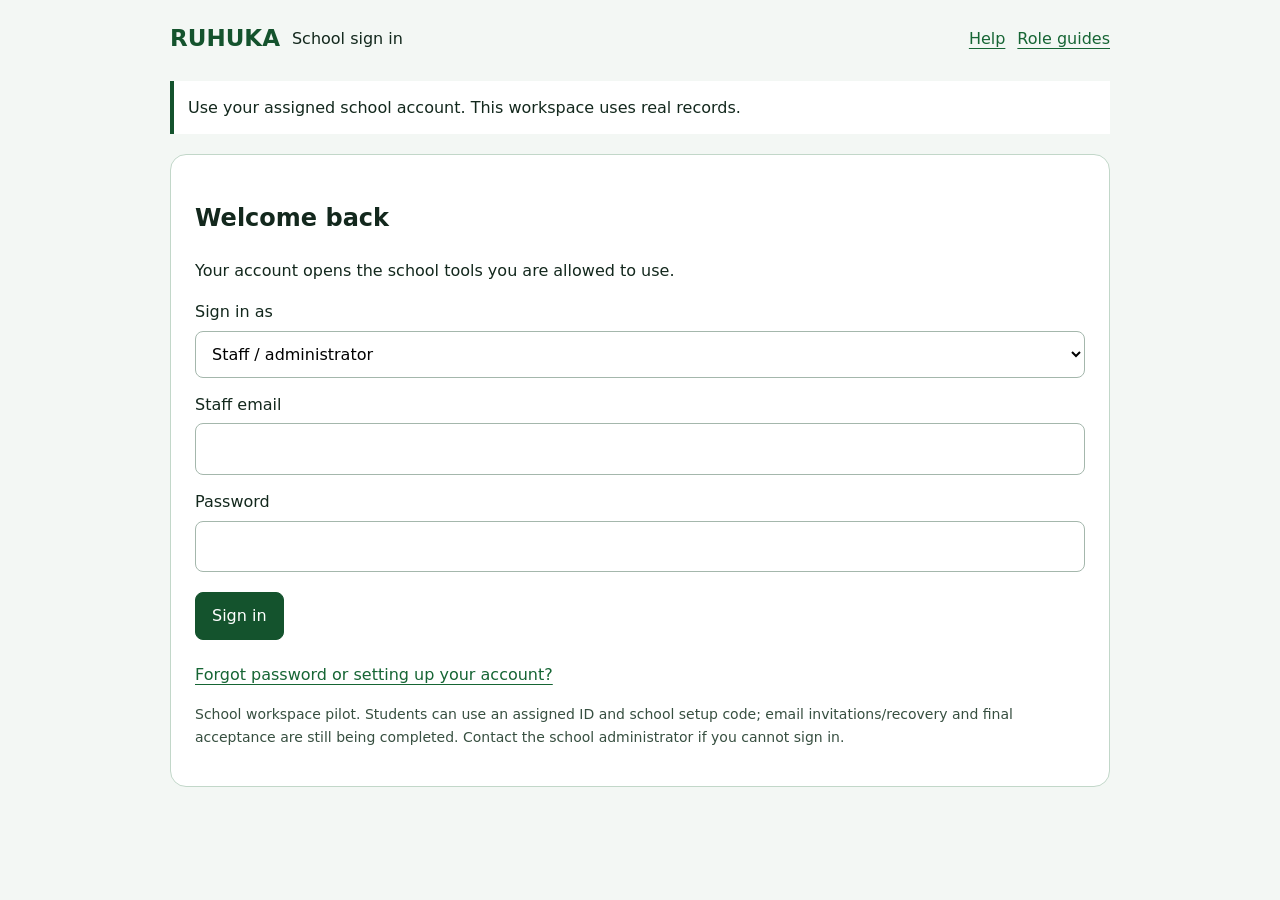
==== connected/index.html @ a4ce394a "Verify nine handover checks and defer unused workspace tools" ====
<!doctype html><html lang="en" data-theme="light"><head><meta charset="utf-8"><meta name="viewport" content="width=device-width,initial-scale=1"><title>School sign in · RUHUKA</title><link rel="stylesheet" href="../public.css"><link rel="stylesheet" href="attendance.css"></head><body><a class="skip" href="#school-main">Skip to school workspace</a><main id="school-main" tabindex="-1"><header><a href="../index.html" class="workspace-brand">RUHUKA</a><span id="portal-label">School sign in</span><a href="../support.html">Help</a><a href="guide.html">Role guides</a><button id="signout" hidden>Sign out</button></header><p id="notice" role="status">Use your assigned school account. This workspace uses real records.</p><section id="login"><h1>Welcome back</h1><p>Your account opens the school tools you are allowed to use.</p><form id="login-form"><label>Sign in as<select id="sign-in-kind"><option value="email">Staff / administrator</option><option value="student">Student</option></select></label><label><span id="identifier-label">Staff email</span><input id="email" type="email" required autocomplete="username"></label><label>Password<input id="password" type="password" required autocomplete="current-password"></label><button class="primary">Sign in</button></form><p><a href="account.html">Forgot password or setting up your account?</a></p><p class="muted">School workspace pilot. Students can use an assigned ID and school setup code; email invitations/recovery and final acceptance are still being completed. Contact the school administrator if you cannot sign in.</p></section><section id="workspace" hidden><h1 id="portal-title">School workspace</h1><p id="identity"></p><nav class="workspace-nav" aria-label="Workspace"><button id="open-today" hidden>Today</button><button id="open-attendance" hidden>Attendance</button><button id="open-school" hidden>School desk</button><button id="open-my-records" hidden>My records</button><button id="open-accounts" hidden>Staff accounts</button><button id="open-roster-import" hidden>Roster import</button><button id="open-academics" hidden>Academic results</button><button id="open-discipline" hidden>Discipline records</button><button id="open-reports" hidden>Reports</button><button id="open-letters" hidden>Class letters</button></nav><section id="today-desk" hidden></section><section id="attendance-view" hidden><h2>Attendance</h2><label>Attendance date<input id="day" type="date" required></label><div class="actions"><button id="refresh">Refresh records</button></div><section id="submit-panel" hidden><h2>Take attendance</h2><label>Class<select id="class"></select></label><label>Register type<select id="attendance-kind"><option value="main">Main daily attendance</option><option value="followup">Follow-up lesson (excluded from official totals)</option></select></label><label id="lesson-label" hidden>Lesson name<input id="lesson" maxlength="80" placeholder="e.g. Mathematics afternoon"></label><button id="load">Open class</button><form id="register"><p id="draft-status" role="status">Not submitted</p><div id="students"></div><p id="review-totals" role="status"></p><button id="submit" class="primary" hidden>Submit main attendance</button></form></section><section id="overview-panel"><h2>Class submission overview</h2><p>Missing registers are not student absences. Updates refresh every five seconds while this page is visible.</p><div id="overview"></div></section><section id="official-summary" hidden><h2>Official main attendance summary</h2><label>Class<select id="summary-class"></select></label><label>From<input id="summary-from" type="date"></label><label>To<input id="summary-to" type="date"></label><button id="load-summary">Show summary</button><div id="summary-result"></div><button id="load-followups">View follow-up registers for this class and day</button><div id="followup-list"></div><p>Late counts as attended. Excused marks are excluded from the percentage. Follow-up lessons are excluded. These are recorded marks, not unique students; unsubmitted days are unknown.</p></section><section id="details"></section></section><section id="school-desk" hidden></section><section id="student-records" hidden></section><section id="staff-accounts" hidden></section><section id="roster-import" hidden></section><section id="academics" hidden></section><section id="discipline" hidden></section><section id="reports" hidden></section><section id="class-letters" hidden></section></section></main><script src="config.js"></script><script src="drafts.js"></script><script src="roster-state.js"></script><script src="attendance-state.js"></script><script src="today.js"></script><script src="attendance.js"></script></body></html>
---- public.css ----
:root{color-scheme:dark;--p:#064e3b;--a:#15803d;--a2:#80dca9;--s1:#10251e;--s2:#16372b;--s3:#244638;--b:#37604c;--t:#f8fafc;--t2:#d3e4da;--t3:#afc4b7;--sky-top:#041b12;--sh2:0 8px 24px #0003;--sh:0 2px 8px #0002}
[data-theme=light]{color-scheme:light;--p:#14532d;--a:#166534;--a2:#166534;--s1:#fff;--s2:#edf5ef;--s3:#e2eee6;--b:#c2d7c9;--t:#13281d;--t2:#374f40;--t3:#4e6657;--sky-top:#f3f8f4;--sh2:0 8px 24px #183b2415;--sh:0 2px 8px #183b2410}
*{box-sizing:border-box}html{scroll-behavior:auto;scroll-padding-top:88px}body{margin:0;font:16px/1.6 system-ui,-apple-system,sans-serif;background:var(--sky-top);color:var(--t)}button,input,select,textarea{font:inherit}button,a{-webkit-tap-highlight-color:transparent}button{cursor:pointer}a{color:var(--a2);text-underline-offset:4px}button:disabled{opacity:.6}button:focus-visible,a:focus-visible,input:focus-visible,select:focus-visible,textarea:focus-visible{outline:3px solid var(--a2);outline-offset:4px}[hidden]{display:none!important}
.skip{position:absolute;left:12px;top:-100px;padding:12px;background:var(--s1);z-index:50}.skip:focus{top:8px}.site-header{position:sticky;top:0;z-index:20;background:var(--sky-top);border-bottom:1px solid var(--b)}.site-nav{max-width:1160px;margin:auto;padding:12px 24px;display:flex;gap:20px;align-items:center;flex-wrap:wrap}.brand{display:flex;align-items:center;gap:10px;color:var(--t);font-weight:750;text-decoration:none;line-height:1.25}.brand-mark{display:grid;place-items:center;background:var(--p);color:#fff;border-radius:10px;width:40px;height:40px;font-size:13px}.brand small{display:block;font-size:12px;font-weight:500;color:var(--t3)}.desktop-links{margin-left:auto;display:flex;gap:22px;align-items:center}.desktop-links a{color:var(--t2);text-decoration:none}.theme-button,.menu-button{min-width:44px;min-height:44px;border:1px solid var(--b);border-radius:10px;background:var(--s2);color:var(--t)}.menu-button{display:none}.site-menu{width:100%;border-top:1px solid var(--b);padding-top:10px}.site-menu a{display:block;min-height:44px;padding:10px 0;color:var(--t);text-decoration:none}.button{display:inline-flex;align-items:center;justify-content:center;gap:8px;min-height:46px;padding:10px 20px;border-radius:10px;text-decoration:none;font-weight:650;border:1px solid var(--b);color:var(--t);background:var(--s1)}.button.primary{background:var(--a);border-color:var(--a);color:white}
.hero{max-width:1160px;margin:auto;padding:52px 24px 44px;display:grid;grid-template-columns:minmax(0,1.35fr) minmax(200px,.65fr);gap:32px;align-items:center}.hero h1{font-size:clamp(44px,6vw,76px);line-height:1.08;letter-spacing:-.045em;margin:16px 0 20px}.gradient-text{color:var(--a2)}.hero-sub{font-size:18px;color:var(--t2);max-width:49ch;margin:0 0 24px}.eyebrow{text-transform:uppercase;letter-spacing:.1em;font-size:12px;font-weight:750;color:var(--a2)}.hero-illustration img{display:block;width:100%;max-width:350px;height:auto;margin:auto}.actions{display:flex;gap:12px;flex-wrap:wrap}.pilot{font-size:13px;color:var(--t3);max-width:62ch;margin-top:20px}.section{max-width:1160px;margin:auto;padding:30px 24px}.section h2{font-size:clamp(25px,3.5vw,34px);line-height:1.2;letter-spacing:-.025em;margin:0 0 12px}.section-intro{max-width:68ch;color:var(--t2);margin:0 0 24px}.cards{display:grid;grid-template-columns:repeat(3,minmax(0,1fr));gap:16px}.card{background:var(--s1);border:1px solid var(--b);border-radius:16px;padding:22px}.card h3{font-size:18px;line-height:1.35;margin:12px 0 10px}.card p{font-size:15px;color:var(--t2);margin:0}.step{display:grid;place-items:center;width:34px;height:34px;border:1px solid var(--b);background:var(--s2);border-radius:10px;font-weight:750;color:var(--a2)}.support-strip{display:flex;gap:20px;justify-content:space-between;align-items:center;background:var(--s2);border:1px solid var(--b);padding:24px;border-radius:16px}.support-strip p{margin:8px 0 0;color:var(--t2)}.site-footer{max-width:1160px;margin:28px auto 0;padding:24px 24px 90px;border-top:1px solid var(--b);display:flex;gap:18px;justify-content:space-between;flex-wrap:wrap;color:var(--t3);font-size:13px}.site-footer nav{display:flex;gap:20px}.site-footer a{min-height:44px;display:inline-flex;align-items:center}.site-footer p{margin:10px 0}.public-status{position:fixed;right:20px;bottom:78px;z-index:500;max-width:300px;padding:0 10px;background:var(--s1);border-radius:8px}
@media(max-width:760px){.site-nav{padding:10px 16px;gap:10px}.desktop-links{display:none}.theme-button{margin-left:auto}.menu-button{display:block}.brand{font-size:14px}.hero{grid-template-columns:1fr;padding:24px 18px 28px;gap:12px;text-align:center}.hero-illustration{grid-row:1;max-width:170px;justify-self:center}.hero h1{font-size:clamp(40px,11vw,64px)}.hero-sub{font-size:16px}.actions{justify-content:center}.hero .button{flex:1;min-width:135px}.pilot{margin-bottom:0}.section{padding:24px 18px}.cards{grid-template-columns:1fr}.card{padding:18px}.support-strip{align-items:flex-start;flex-direction:column;padding:20px}.site-footer{padding-inline:18px}.site-footer nav{flex-wrap:wrap}.public-status{right:10px;max-width:calc(100vw - 20px)}}

.school-intro{display:grid;grid-template-columns:2fr 1fr;gap:24px;align-items:center}.school-intro p{color:var(--t2);max-width:65ch}.motto-card{border:1px solid var(--b);border-radius:22px;padding:24px;text-align:center;background:linear-gradient(140deg,var(--s2),var(--sky-top))}.motto-card span{display:block;font-size:clamp(36px,6vw,64px);font-weight:800;letter-spacing:.1em;color:var(--a2)}.motto-card p{margin:0}.workspace-strip{border-top:1px solid var(--b);padding-top:24px;display:flex;align-items:center;gap:24px;justify-content:space-between}.workspace-strip p{max-width:65ch;color:var(--t2)}.workspace-strip h2{font-size:25px}.workspace-strip .actions{flex-shrink:0}.muted{color:var(--t3)}@media(max-width:1000px){.desktop-links{gap:12px}.site-nav{gap:12px}.workspace-strip{flex-direction:column;align-items:flex-start}}@media(max-width:760px){.school-intro{grid-template-columns:1fr}.motto-card{padding:16px}.workspace-strip .actions{width:100%}}

/* A few stationary points of light; no timer, movement, canvas or filter. */
.hero{position:relative;isolation:isolate;--star:rgba(194,245,216,.7)}
.hero::before{content:"";position:absolute;inset:0;z-index:-1;pointer-events:none;background:
radial-gradient(circle at 3% 13%,var(--star) 0 1px,transparent 4px),
radial-gradient(circle at 96% 18%,var(--star) 0 1px,transparent 5px),
radial-gradient(circle at 89% 89%,var(--star) 0 1px,transparent 4px),
radial-gradient(circle at 51% 8%,var(--star) 0 1px,transparent 3px),
radial-gradient(circle at 67% 80%,var(--star) 0 1px,transparent 3px),
radial-gradient(circle at 9% 92%,var(--star) 0 1px,transparent 4px)}
[data-theme=light] .hero{--star:rgba(21,128,61,.25)}

#public-introduction,#public-academics,#public-activities,#public-news,#public-contact{white-space:pre-wrap;overflow-wrap:anywhere}
---- connected/attendance.css ----
body{background:#f3f7f4;color:var(--t)}main{max-width:980px;margin:auto;padding:20px}header{display:flex;align-items:center;gap:16px;flex-wrap:wrap;margin-bottom:24px}header strong{color:var(--p);font-size:24px}header span{flex:1}section{background:var(--s1);padding:24px;border:1px solid var(--b);border-radius:16px;margin:20px 0}label{display:flex;flex-direction:column;gap:6px;margin:14px 0}input,select{padding:12px;border:1px solid #a4b7ac;border-radius:8px;background:white;min-height:46px;width:100%;font-size:16px}button{padding:10px 16px;min-height:44px;border:1px solid var(--p);border-radius:8px;color:var(--p);margin:6px 6px 6px 0}.primary{background:var(--p);color:white}button:disabled{opacity:.55}#notice{padding:14px;border-left:4px solid var(--p);background:white;white-space:pre-wrap}#notice.error{border-color:var(--r);color:#991b1b}.row{padding:16px 0;border-bottom:1px solid var(--b);overflow-wrap:anywhere}.row p{color:var(--t2)}[hidden]{display:none!important}:focus-visible{outline:3px solid #16a34a;outline-offset:3px}@media(max-width:600px){main{padding:12px}section{padding:16px}button{width:100%}header button{width:auto}}

textarea{width:100%;min-height:140px;padding:12px;border:1px solid var(--b);border-radius:8px;font:inherit;font-size:16px;resize:vertical}

.today-grid{display:grid;grid-template-columns:repeat(auto-fit,minmax(min(100%,240px),1fr));gap:14px}.today-card{border:1px solid var(--b);border-radius:12px;padding:16px;background:var(--s2)}.today-card h3{font-size:17px;line-height:1.4}.today-card button{width:100%;margin-top:12px}.inline-choice{display:flex;flex-direction:row;align-items:center;gap:10px}.inline-choice input{width:24px;min-height:24px}.today-grid+section:focus{outline:2px solid var(--a);outline-offset:3px}#today-desk details{margin:12px 0}#today-desk summary{cursor:pointer;padding:10px 0}#today-desk small{display:block;overflow-wrap:anywhere}

.today-illustration{float:right;max-width:30%;height:auto;margin:-10px 0 8px 16px}#today-desk:after{content:"";display:block;clear:both}@media(max-width:600px){.today-illustration{width:100px;max-width:28%;margin:0 0 8px 8px}}

.workspace-brand{font-weight:800;font-size:23px;text-decoration:none;color:var(--p)}.workspace-nav{display:grid;grid-template-columns:repeat(auto-fit,minmax(104px,1fr));gap:8px;margin:16px 0;position:sticky;top:0;padding:8px 0;background:var(--sky-top);z-index:10}.workspace-nav button{margin:0;background:var(--s1)}.workspace-nav button[aria-current=page]{background:var(--p);color:white}#workspace{padding:0;border:0;background:none}#workspace>section{margin-top:12px}.muted{font-size:14px;color:var(--t2)}.school-form{padding:14px 18px;border:1px solid var(--b);border-radius:12px;margin:12px 0;background:var(--s1)}.school-form summary{cursor:pointer;min-height:44px;display:list-item;align-content:center}.school-form summary h3{display:inline;font-size:17px}.school-form summary:focus-visible{outline:3px solid var(--a);outline-offset:3px}header{gap:12px}input,select,textarea{min-width:0;max-width:100%}#attendance-view h2{margin-bottom:12px}#identity{overflow-wrap:anywhere}#portal-title{font-size:clamp(25px,5vw,34px);margin:12px 0}h3{line-height:1.4}.row{overflow-wrap:anywhere}@media(max-width:600px){header{font-size:14px}header button{margin-left:auto}.workspace-nav button{font-size:14px;padding:10px 8px}.school-form{padding:10px 14px}}

/* Reports keep long records in local disclosures, with a plain full print view. */
.report-print{display:none}
@media print{
 body>*{display:none!important}body>.report-print{display:block!important;margin:0;padding:0;border:0;background:white;color:#111;font:10pt/1.4 Arial,sans-serif}
 .report-print table{border-collapse:collapse;width:100%;font-size:8pt;table-layout:fixed}.report-print th,.report-print td{padding:5px;border:1px solid #aaa;overflow-wrap:anywhere;vertical-align:top}.report-print thead{display:table-header-group}.report-print tr{break-inside:avoid}.report-print h1{font-size:18pt}.report-print h2,.report-print h3{break-after:avoid}
 @page{margin:12mm;size:landscape}
}

.class-letter-paper{max-width:76ch;margin:20px auto;padding:clamp(18px,4vw,40px);background:#fff;color:#17382b;border:1px solid #c2d7c9;border-radius:10px;overflow-wrap:anywhere}.class-letter-paper h1{font-size:26px;line-height:1.25}.class-letter-paper h2{font-size:19px}.class-letter-paper p{white-space:pre-wrap}.letter-evidence{margin-top:24px}
@page letter{size:A4 portrait;margin:16mm}
@media print{body>.letter-print{page:letter;font-size:11pt;line-height:1.5}.letter-print p{white-space:pre-wrap;overflow-wrap:anywhere}.letter-print .letter-evidence{break-before:page;border:0;padding:0}.letter-print h1{font-size:20pt}}

@page student-results{size:A4 portrait;margin:14mm}
@media print{body>.student-report-print{page:student-results;font:11pt/1.5 Arial,sans-serif}.student-report-print h1{font-size:20pt;color:#14532d}.student-report-print table{font-size:10pt;margin:20px 0}.student-report-print th{background:#e7f3eb;color:#17382b}.student-report-print th:first-child,.student-report-print td:first-child{width:46%}.student-report-print p{overflow-wrap:anywhere}}
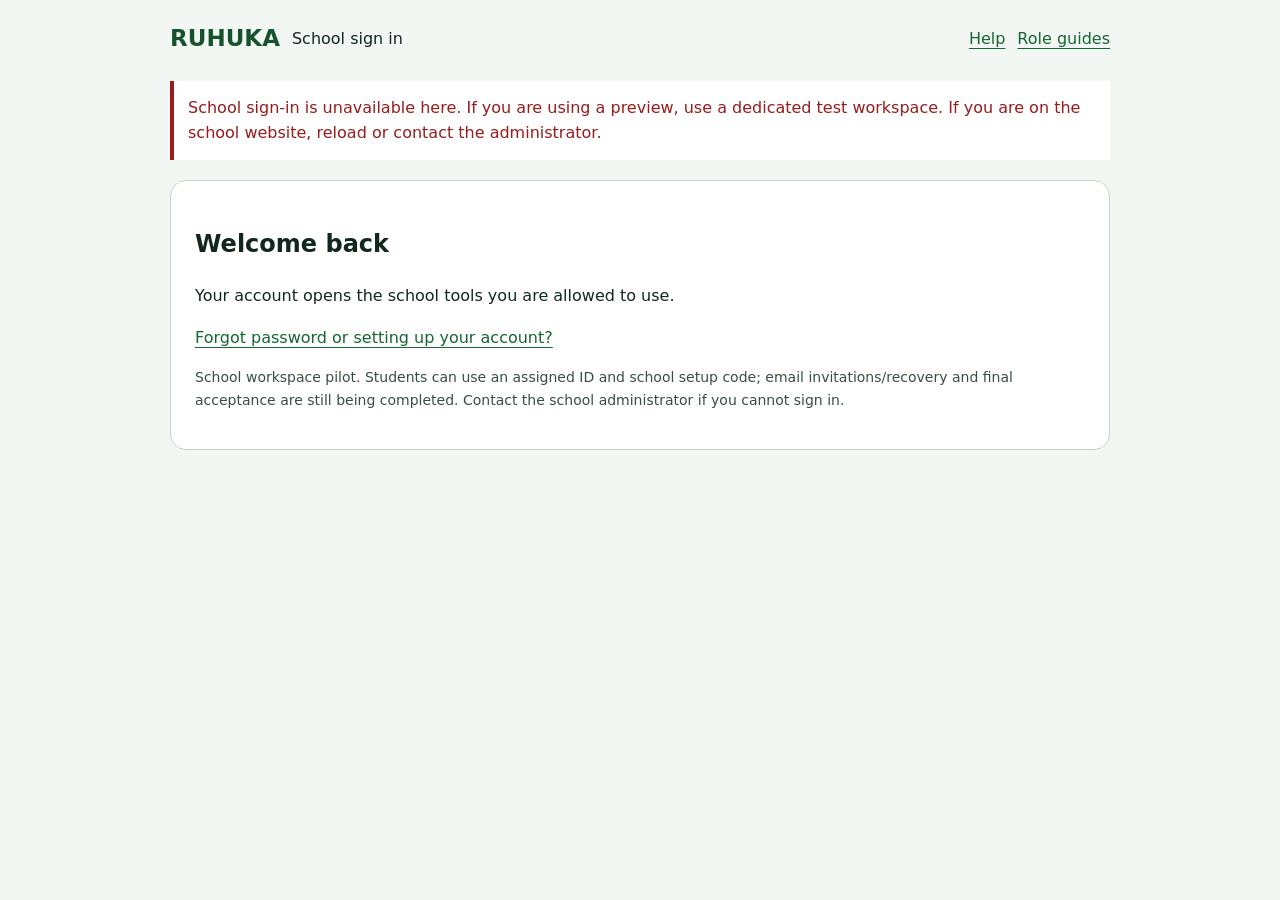
==== commit 47d25acb: "Isolate school previews and improve account and mobile readiness" ====
--- a/connected/index.html
+++ b/connected/index.html
@@ -1 +1 @@
-<!doctype html><html lang="en" data-theme="light"><head><meta charset="utf-8"><meta name="viewport" content="width=device-width,initial-scale=1"><title>School sign in · RUHUKA</title><link rel="stylesheet" href="../public.css"><link rel="stylesheet" href="attendance.css"></head><body><a class="skip" href="#school-main">Skip to school workspace</a><main id="school-main" tabindex="-1"><header><a href="../index.html" class="workspace-brand">RUHUKA</a><span id="portal-label">School sign in</span><a href="../support.html">Help</a><a href="guide.html">Role guides</a><button id="signout" hidden>Sign out</button></header><p id="notice" role="status">Use your assigned school account. This workspace uses real records.</p><section id="login"><h1>Welcome back</h1><p>Your account opens the school tools you are allowed to use.</p><form id="login-form"><label>Sign in as<select id="sign-in-kind"><option value="email">Staff / administrator</option><option value="student">Student</option></select></label><label><span id="identifier-label">Staff email</span><input id="email" type="email" required autocomplete="username"></label><label>Password<input id="password" type="password" required autocomplete="current-password"></label><button class="primary">Sign in</button></form><p><a href="account.html">Forgot password or setting up your account?</a></p><p class="muted">School workspace pilot. Students can use an assigned ID and school setup code; email invitations/recovery and final acceptance are still being completed. Contact the school administrator if you cannot sign in.</p></section><section id="workspace" hidden><h1 id="portal-title">School workspace</h1><p id="identity"></p><nav class="workspace-nav" aria-label="Workspace"><button id="open-today" hidden>Today</button><button id="open-attendance" hidden>Attendance</button><button id="open-school" hidden>School desk</button><button id="open-my-records" hidden>My records</button><button id="open-accounts" hidden>Staff accounts</button><button id="open-roster-import" hidden>Roster import</button><button id="open-academics" hidden>Academic results</button><button id="open-discipline" hidden>Discipline records</button><button id="open-reports" hidden>Reports</button><button id="open-letters" hidden>Class letters</button></nav><section id="today-desk" hidden></section><section id="attendance-view" hidden><h2>Attendance</h2><label>Attendance date<input id="day" type="date" required></label><div class="actions"><button id="refresh">Refresh records</button></div><section id="submit-panel" hidden><h2>Take attendance</h2><label>Class<select id="class"></select></label><label>Register type<select id="attendance-kind"><option value="main">Main daily attendance</option><option value="followup">Follow-up lesson (excluded from official totals)</option></select></label><label id="lesson-label" hidden>Lesson name<input id="lesson" maxlength="80" placeholder="e.g. Mathematics afternoon"></label><button id="load">Open class</button><form id="register"><p id="draft-status" role="status">Not submitted</p><div id="students"></div><p id="review-totals" role="status"></p><button id="submit" class="primary" hidden>Submit main attendance</button></form></section><section id="overview-panel"><h2>Class submission overview</h2><p>Missing registers are not student absences. Updates refresh every five seconds while this page is visible.</p><div id="overview"></div></section><section id="official-summary" hidden><h2>Official main attendance summary</h2><label>Class<select id="summary-class"></select></label><label>From<input id="summary-from" type="date"></label><label>To<input id="summary-to" type="date"></label><button id="load-summary">Show summary</button><div id="summary-result"></div><button id="load-followups">View follow-up registers for this class and day</button><div id="followup-list"></div><p>Late counts as attended. Excused marks are excluded from the percentage. Follow-up lessons are excluded. These are recorded marks, not unique students; unsubmitted days are unknown.</p></section><section id="details"></section></section><section id="school-desk" hidden></section><section id="student-records" hidden></section><section id="staff-accounts" hidden></section><section id="roster-import" hidden></section><section id="academics" hidden></section><section id="discipline" hidden></section><section id="reports" hidden></section><section id="class-letters" hidden></section></section></main><script src="config.js"></script><script src="drafts.js"></script><script src="roster-state.js"></script><script src="attendance-state.js"></script><script src="today.js"></script><script src="attendance.js"></script></body></html>
+<!doctype html><html lang="en" data-theme="light"><head><meta charset="utf-8"><meta name="viewport" content="width=device-width,initial-scale=1,interactive-widget=resizes-content"><title>School sign in · RUHUKA</title><link rel="stylesheet" href="../public.css"><link rel="stylesheet" href="attendance.css"></head><body><a class="skip" href="#school-main">Skip to school workspace</a><main id="school-main" tabindex="-1"><header><a href="../index.html" class="workspace-brand">RUHUKA</a><span id="portal-label">School sign in</span><a href="../support.html">Help</a><a href="guide.html">Role guides</a><button id="signout" hidden>Sign out</button></header><p id="notice" role="status">Use your assigned school account. This workspace uses real records.</p><section id="login"><h1>Welcome back</h1><p>Your account opens the school tools you are allowed to use.</p><form id="login-form"><label>Sign in as<select id="sign-in-kind"><option value="email">Staff / administrator</option><option value="student">Student</option></select></label><label><span id="identifier-label">Staff email</span><input id="email" type="email" required autocomplete="username"></label><label>Password<input id="password" type="password" required autocomplete="current-password"></label><button class="primary">Sign in</button></form><p><a href="account.html">Forgot password or setting up your account?</a></p><p class="muted">School workspace pilot. Students can use an assigned ID and school setup code; email invitations/recovery and final acceptance are still being completed. Contact the school administrator if you cannot sign in.</p></section><section id="workspace" hidden><h1 id="portal-title">School workspace</h1><p id="identity"></p><nav class="workspace-nav" aria-label="Workspace"><button id="open-today" hidden>Today</button><button id="open-attendance" hidden>Attendance</button><button id="open-school" hidden>School desk</button><button id="open-my-records" hidden>My records</button><button id="open-accounts" hidden>Staff accounts</button><button id="open-roster-import" hidden>Roster import</button><button id="open-academics" hidden>Academic results</button><button id="open-discipline" hidden>Discipline records</button><button id="open-reports" hidden>Reports</button><button id="open-letters" hidden>Class letters</button></nav><section id="today-desk" hidden></section><section id="attendance-view" hidden><h2>Attendance</h2><label>Attendance date<input id="day" type="date" required></label><div class="actions"><button id="refresh">Refresh records</button></div><section id="submit-panel" hidden><h2>Take attendance</h2><label>Class<select id="class"></select></label><label>Register type<select id="attendance-kind"><option value="main">Main daily attendance</option><option value="followup">Follow-up lesson (excluded from official totals)</option></select></label><label id="lesson-label" hidden>Lesson name<input id="lesson" maxlength="80" placeholder="e.g. Mathematics afternoon"></label><button id="load">Open class</button><form id="register"><p id="draft-status" role="status">Not submitted</p><div id="students"></div><p id="review-totals" role="status"></p><button id="submit" class="primary" hidden>Submit main attendance</button></form></section><section id="overview-panel"><h2>Class submission overview</h2><p>Missing registers are not student absences. Updates refresh every five seconds while this page is visible.</p><div id="overview"></div></section><section id="official-summary" hidden><h2>Official main attendance summary</h2><label>Class<select id="summary-class"></select></label><label>From<input id="summary-from" type="date"></label><label>To<input id="summary-to" type="date"></label><button id="load-summary">Show summary</button><div id="summary-result"></div><button id="load-followups">View follow-up registers for this class and day</button><div id="followup-list"></div><p>Late counts as attended. Excused marks are excluded from the percentage. Follow-up lessons are excluded. These are recorded marks, not unique students; unsubmitted days are unknown.</p></section><section id="details"></section></section><section id="school-desk" hidden></section><section id="student-records" hidden></section><section id="staff-accounts" hidden></section><section id="roster-import" hidden></section><section id="academics" hidden></section><section id="discipline" hidden></section><section id="reports" hidden></section><section id="class-letters" hidden></section></section></main><script src="config.js"></script><script src="drafts.js"></script><script src="roster-state.js"></script><script src="attendance-state.js"></script><script src="today.js"></script><script src="attendance.js"></script></body></html>
--- a/connected/attendance.css
+++ b/connected/attendance.css
@@ -22,3 +22,8 @@
 
 @page student-results{size:A4 portrait;margin:14mm}
 @media print{body>.student-report-print{page:student-results;font:11pt/1.5 Arial,sans-serif}.student-report-print h1{font-size:20pt;color:#14532d}.student-report-print table{font-size:10pt;margin:20px 0}.student-report-print th{background:#e7f3eb;color:#17382b}.student-report-print th:first-child,.student-report-print td:first-child{width:46%}.student-report-print p{overflow-wrap:anywhere}}
+
+/* Keep the workspace navigation from covering focused fields on small screens. */
+@media (max-width: 600px), (max-height: 520px) {
+  .workspace-nav { position: static; }
+}
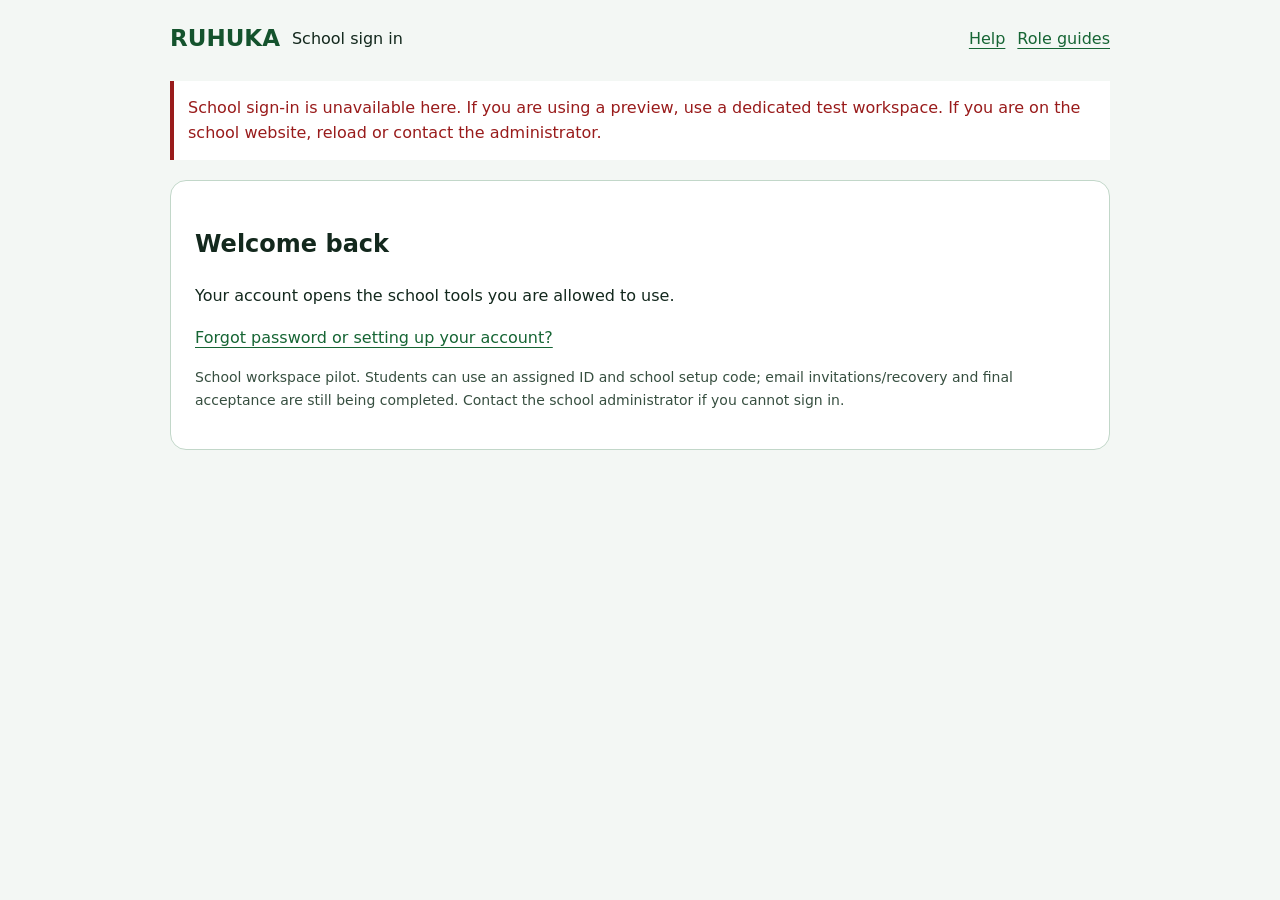
==== commit 88d0f72b: "Verify isolated school rehearsal and synthetic backup recovery" ====
--- a/connected/index.html
+++ b/connected/index.html
@@ -1 +1 @@
-<!doctype html><html lang="en" data-theme="light"><head><meta charset="utf-8"><meta name="viewport" content="width=device-width,initial-scale=1,interactive-widget=resizes-content"><title>School sign in · RUHUKA</title><link rel="stylesheet" href="../public.css"><link rel="stylesheet" href="attendance.css"></head><body><a class="skip" href="#school-main">Skip to school workspace</a><main id="school-main" tabindex="-1"><header><a href="../index.html" class="workspace-brand">RUHUKA</a><span id="portal-label">School sign in</span><a href="../support.html">Help</a><a href="guide.html">Role guides</a><button id="signout" hidden>Sign out</button></header><p id="notice" role="status">Use your assigned school account. This workspace uses real records.</p><section id="login"><h1>Welcome back</h1><p>Your account opens the school tools you are allowed to use.</p><form id="login-form"><label>Sign in as<select id="sign-in-kind"><option value="email">Staff / administrator</option><option value="student">Student</option></select></label><label><span id="identifier-label">Staff email</span><input id="email" type="email" required autocomplete="username"></label><label>Password<input id="password" type="password" required autocomplete="current-password"></label><button class="primary">Sign in</button></form><p><a href="account.html">Forgot password or setting up your account?</a></p><p class="muted">School workspace pilot. Students can use an assigned ID and school setup code; email invitations/recovery and final acceptance are still being completed. Contact the school administrator if you cannot sign in.</p></section><section id="workspace" hidden><h1 id="portal-title">School workspace</h1><p id="identity"></p><nav class="workspace-nav" aria-label="Workspace"><button id="open-today" hidden>Today</button><button id="open-attendance" hidden>Attendance</button><button id="open-school" hidden>School desk</button><button id="open-my-records" hidden>My records</button><button id="open-accounts" hidden>Staff accounts</button><button id="open-roster-import" hidden>Roster import</button><button id="open-academics" hidden>Academic results</button><button id="open-discipline" hidden>Discipline records</button><button id="open-reports" hidden>Reports</button><button id="open-letters" hidden>Class letters</button></nav><section id="today-desk" hidden></section><section id="attendance-view" hidden><h2>Attendance</h2><label>Attendance date<input id="day" type="date" required></label><div class="actions"><button id="refresh">Refresh records</button></div><section id="submit-panel" hidden><h2>Take attendance</h2><label>Class<select id="class"></select></label><label>Register type<select id="attendance-kind"><option value="main">Main daily attendance</option><option value="followup">Follow-up lesson (excluded from official totals)</option></select></label><label id="lesson-label" hidden>Lesson name<input id="lesson" maxlength="80" placeholder="e.g. Mathematics afternoon"></label><button id="load">Open class</button><form id="register"><p id="draft-status" role="status">Not submitted</p><div id="students"></div><p id="review-totals" role="status"></p><button id="submit" class="primary" hidden>Submit main attendance</button></form></section><section id="overview-panel"><h2>Class submission overview</h2><p>Missing registers are not student absences. Updates refresh every five seconds while this page is visible.</p><div id="overview"></div></section><section id="official-summary" hidden><h2>Official main attendance summary</h2><label>Class<select id="summary-class"></select></label><label>From<input id="summary-from" type="date"></label><label>To<input id="summary-to" type="date"></label><button id="load-summary">Show summary</button><div id="summary-result"></div><button id="load-followups">View follow-up registers for this class and day</button><div id="followup-list"></div><p>Late counts as attended. Excused marks are excluded from the percentage. Follow-up lessons are excluded. These are recorded marks, not unique students; unsubmitted days are unknown.</p></section><section id="details"></section></section><section id="school-desk" hidden></section><section id="student-records" hidden></section><section id="staff-accounts" hidden></section><section id="roster-import" hidden></section><section id="academics" hidden></section><section id="discipline" hidden></section><section id="reports" hidden></section><section id="class-letters" hidden></section></section></main><script src="config.js"></script><script src="drafts.js"></script><script src="roster-state.js"></script><script src="attendance-state.js"></script><script src="today.js"></script><script src="attendance.js"></script></body></html>
+<!doctype html><html lang="en" data-theme="light"><head><meta charset="utf-8"><meta name="viewport" content="width=device-width,initial-scale=1,interactive-widget=resizes-content"><title>School sign in · RUHUKA</title><link rel="stylesheet" href="../public.css"><link rel="stylesheet" href="attendance.css"></head><body><a class="skip" href="#school-main">Skip to school workspace</a><main id="school-main" tabindex="-1"><header><a href="../index.html" class="workspace-brand">RUHUKA</a><span id="portal-label">School sign in</span><a href="../support.html">Help</a><a href="guide.html">Role guides</a><button id="signout" hidden>Sign out</button></header><p id="test-workspace-banner" class="test-workspace-banner" hidden><strong>Test workspace.</strong> Use synthetic records and test accounts only.</p><p id="notice" role="status">Use your assigned school account. This workspace uses real records.</p><section id="login"><h1>Welcome back</h1><p>Your account opens the school tools you are allowed to use.</p><form id="login-form"><label>Sign in as<select id="sign-in-kind"><option value="email">Staff / administrator</option><option value="student">Student</option></select></label><label><span id="identifier-label">Staff email</span><input id="email" type="email" required autocomplete="username"></label><label>Password<input id="password" type="password" required autocomplete="current-password"></label><button class="primary">Sign in</button></form><p><a href="account.html">Forgot password or setting up your account?</a></p><p class="muted">School workspace pilot. Students can use an assigned ID and school setup code; email invitations/recovery and final acceptance are still being completed. Contact the school administrator if you cannot sign in.</p></section><section id="workspace" hidden><h1 id="portal-title">School workspace</h1><p id="identity"></p><nav class="workspace-nav" aria-label="Workspace"><button id="open-today" hidden>Today</button><button id="open-attendance" hidden>Attendance</button><button id="open-school" hidden>School desk</button><button id="open-my-records" hidden>My records</button><button id="open-accounts" hidden>Staff accounts</button><button id="open-roster-import" hidden>Roster import</button><button id="open-academics" hidden>Academic results</button><button id="open-discipline" hidden>Discipline records</button><button id="open-reports" hidden>Reports</button><button id="open-letters" hidden>Class letters</button></nav><section id="today-desk" hidden></section><section id="attendance-view" hidden><h2>Attendance</h2><label>Attendance date<input id="day" type="date" required></label><div class="actions"><button id="refresh">Refresh records</button></div><section id="submit-panel" hidden><h2>Take attendance</h2><label>Class<select id="class"></select></label><label>Register type<select id="attendance-kind"><option value="main">Main daily attendance</option><option value="followup">Follow-up lesson (excluded from official totals)</option></select></label><label id="lesson-label" hidden>Lesson name<input id="lesson" maxlength="80" placeholder="e.g. Mathematics afternoon"></label><button id="load">Open class</button><form id="register"><p id="draft-status" role="status">Not submitted</p><div id="students"></div><p id="review-totals" role="status"></p><button id="submit" class="primary" hidden>Submit main attendance</button></form></section><section id="overview-panel"><h2>Class submission overview</h2><p>Missing registers are not student absences. Updates refresh every five seconds while this page is visible.</p><div id="overview"></div></section><section id="official-summary" hidden><h2>Official main attendance summary</h2><label>Class<select id="summary-class"></select></label><label>From<input id="summary-from" type="date"></label><label>To<input id="summary-to" type="date"></label><button id="load-summary">Show summary</button><div id="summary-result"></div><button id="load-followups">View follow-up registers for this class and day</button><div id="followup-list"></div><p>Late counts as attended. Excused marks are excluded from the percentage. Follow-up lessons are excluded. These are recorded marks, not unique students; unsubmitted days are unknown.</p></section><section id="details"></section></section><section id="school-desk" hidden></section><section id="student-records" hidden></section><section id="staff-accounts" hidden></section><section id="roster-import" hidden></section><section id="academics" hidden></section><section id="discipline" hidden></section><section id="reports" hidden></section><section id="class-letters" hidden></section></section></main><script src="config.js"></script><script src="drafts.js"></script><script src="roster-state.js"></script><script src="attendance-state.js"></script><script src="today.js"></script><script src="attendance.js"></script></body></html>
--- a/connected/attendance.css
+++ b/connected/attendance.css
@@ -27,3 +27,11 @@
 @media (max-width: 600px), (max-height: 520px) {
   .workspace-nav { position: static; }
 }
+
+.test-workspace-banner {
+  padding: 10px 12px;
+  border: 1px solid #a47422;
+  border-radius: 8px;
+  background: #fff4d4;
+  color: #573b07;
+}
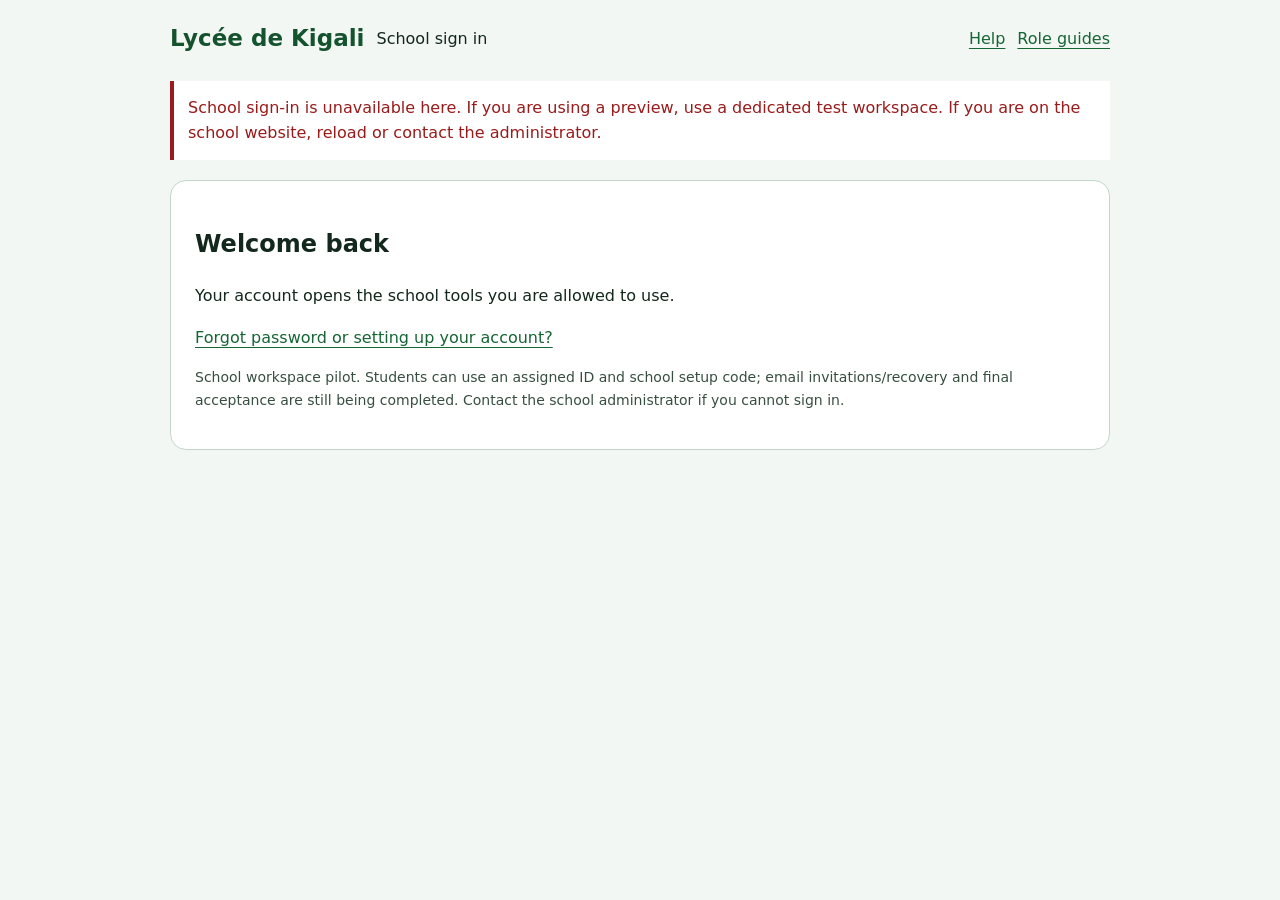
==== commit 364e9b71: "Give Lycée de Kigali a school-first editorial visitor website" ====
--- a/connected/index.html
+++ b/connected/index.html
@@ -1 +1 @@
-<!doctype html><html lang="en" data-theme="light"><head><meta charset="utf-8"><meta name="viewport" content="width=device-width,initial-scale=1,interactive-widget=resizes-content"><title>School sign in · RUHUKA</title><link rel="stylesheet" href="../public.css"><link rel="stylesheet" href="attendance.css"></head><body><a class="skip" href="#school-main">Skip to school workspace</a><main id="school-main" tabindex="-1"><header><a href="../index.html" class="workspace-brand">RUHUKA</a><span id="portal-label">School sign in</span><a href="../support.html">Help</a><a href="guide.html">Role guides</a><button id="signout" hidden>Sign out</button></header><p id="test-workspace-banner" class="test-workspace-banner" hidden><strong>Test workspace.</strong> Use synthetic records and test accounts only.</p><p id="notice" role="status">Use your assigned school account. This workspace uses real records.</p><section id="login"><h1>Welcome back</h1><p>Your account opens the school tools you are allowed to use.</p><form id="login-form"><label>Sign in as<select id="sign-in-kind"><option value="email">Staff / administrator</option><option value="student">Student</option></select></label><label><span id="identifier-label">Staff email</span><input id="email" type="email" required autocomplete="username"></label><label>Password<input id="password" type="password" required autocomplete="current-password"></label><button class="primary">Sign in</button></form><p><a href="account.html">Forgot password or setting up your account?</a></p><p class="muted">School workspace pilot. Students can use an assigned ID and school setup code; email invitations/recovery and final acceptance are still being completed. Contact the school administrator if you cannot sign in.</p></section><section id="workspace" hidden><h1 id="portal-title">School workspace</h1><p id="identity"></p><nav class="workspace-nav" aria-label="Workspace"><button id="open-today" hidden>Today</button><button id="open-attendance" hidden>Attendance</button><button id="open-school" hidden>School desk</button><button id="open-my-records" hidden>My records</button><button id="open-accounts" hidden>Staff accounts</button><button id="open-roster-import" hidden>Roster import</button><button id="open-academics" hidden>Academic results</button><button id="open-discipline" hidden>Discipline records</button><button id="open-reports" hidden>Reports</button><button id="open-letters" hidden>Class letters</button></nav><section id="today-desk" hidden></section><section id="attendance-view" hidden><h2>Attendance</h2><label>Attendance date<input id="day" type="date" required></label><div class="actions"><button id="refresh">Refresh records</button></div><section id="submit-panel" hidden><h2>Take attendance</h2><label>Class<select id="class"></select></label><label>Register type<select id="attendance-kind"><option value="main">Main daily attendance</option><option value="followup">Follow-up lesson (excluded from official totals)</option></select></label><label id="lesson-label" hidden>Lesson name<input id="lesson" maxlength="80" placeholder="e.g. Mathematics afternoon"></label><button id="load">Open class</button><form id="register"><p id="draft-status" role="status">Not submitted</p><div id="students"></div><p id="review-totals" role="status"></p><button id="submit" class="primary" hidden>Submit main attendance</button></form></section><section id="overview-panel"><h2>Class submission overview</h2><p>Missing registers are not student absences. Updates refresh every five seconds while this page is visible.</p><div id="overview"></div></section><section id="official-summary" hidden><h2>Official main attendance summary</h2><label>Class<select id="summary-class"></select></label><label>From<input id="summary-from" type="date"></label><label>To<input id="summary-to" type="date"></label><button id="load-summary">Show summary</button><div id="summary-result"></div><button id="load-followups">View follow-up registers for this class and day</button><div id="followup-list"></div><p>Late counts as attended. Excused marks are excluded from the percentage. Follow-up lessons are excluded. These are recorded marks, not unique students; unsubmitted days are unknown.</p></section><section id="details"></section></section><section id="school-desk" hidden></section><section id="student-records" hidden></section><section id="staff-accounts" hidden></section><section id="roster-import" hidden></section><section id="academics" hidden></section><section id="discipline" hidden></section><section id="reports" hidden></section><section id="class-letters" hidden></section></section></main><script src="config.js"></script><script src="drafts.js"></script><script src="roster-state.js"></script><script src="attendance-state.js"></script><script src="today.js"></script><script src="attendance.js"></script></body></html>
+<!doctype html><html lang="en" data-theme="light"><head><meta charset="utf-8"><meta name="viewport" content="width=device-width,initial-scale=1,interactive-widget=resizes-content"><title>School sign in · Lycée de Kigali</title><link rel="stylesheet" href="../public.css"><link rel="stylesheet" href="attendance.css"></head><body><a class="skip" href="#school-main">Skip to school workspace</a><main id="school-main" tabindex="-1"><header><a href="../index.html" class="workspace-brand">Lycée de Kigali</a><span id="portal-label">School sign in</span><a href="../support.html">Help</a><a href="guide.html">Role guides</a><button id="signout" hidden>Sign out</button></header><p id="test-workspace-banner" class="test-workspace-banner" hidden><strong>Test workspace.</strong> Use synthetic records and test accounts only.</p><p id="notice" role="status">Use your assigned school account. This workspace uses real records.</p><section id="login"><h1>Welcome back</h1><p>Your account opens the school tools you are allowed to use.</p><form id="login-form"><label>Sign in as<select id="sign-in-kind"><option value="email">Staff / administrator</option><option value="student">Student</option></select></label><label><span id="identifier-label">Staff email</span><input id="email" type="email" required autocomplete="username"></label><label>Password<input id="password" type="password" required autocomplete="current-password"></label><button class="primary">Sign in</button></form><p><a href="account.html">Forgot password or setting up your account?</a></p><p class="muted">School workspace pilot. Students can use an assigned ID and school setup code; email invitations/recovery and final acceptance are still being completed. Contact the school administrator if you cannot sign in.</p></section><section id="workspace" hidden><h1 id="portal-title">School workspace</h1><p id="identity"></p><nav class="workspace-nav" aria-label="Workspace"><button id="open-today" hidden>Today</button><button id="open-attendance" hidden>Attendance</button><button id="open-school" hidden>School desk</button><button id="open-my-records" hidden>My records</button><button id="open-accounts" hidden>Staff accounts</button><button id="open-roster-import" hidden>Roster import</button><button id="open-academics" hidden>Academic results</button><button id="open-discipline" hidden>Discipline records</button><button id="open-reports" hidden>Reports</button><button id="open-letters" hidden>Class letters</button></nav><section id="today-desk" hidden></section><section id="attendance-view" hidden><h2>Attendance</h2><label>Attendance date<input id="day" type="date" required></label><div class="actions"><button id="refresh">Refresh records</button></div><section id="submit-panel" hidden><h2>Take attendance</h2><label>Class<select id="class"></select></label><label>Register type<select id="attendance-kind"><option value="main">Main daily attendance</option><option value="followup">Follow-up lesson (excluded from official totals)</option></select></label><label id="lesson-label" hidden>Lesson name<input id="lesson" maxlength="80" placeholder="e.g. Mathematics afternoon"></label><button id="load">Open class</button><form id="register"><p id="draft-status" role="status">Not submitted</p><div id="students"></div><p id="review-totals" role="status"></p><button id="submit" class="primary" hidden>Submit main attendance</button></form></section><section id="overview-panel"><h2>Class submission overview</h2><p>Missing registers are not student absences. Updates refresh every five seconds while this page is visible.</p><div id="overview"></div></section><section id="official-summary" hidden><h2>Official main attendance summary</h2><label>Class<select id="summary-class"></select></label><label>From<input id="summary-from" type="date"></label><label>To<input id="summary-to" type="date"></label><button id="load-summary">Show summary</button><div id="summary-result"></div><button id="load-followups">View follow-up registers for this class and day</button><div id="followup-list"></div><p>Late counts as attended. Excused marks are excluded from the percentage. Follow-up lessons are excluded. These are recorded marks, not unique students; unsubmitted days are unknown.</p></section><section id="details"></section></section><section id="school-desk" hidden></section><section id="student-records" hidden></section><section id="staff-accounts" hidden></section><section id="roster-import" hidden></section><section id="academics" hidden></section><section id="discipline" hidden></section><section id="reports" hidden></section><section id="class-letters" hidden></section></section></main><script src="config.js"></script><script src="drafts.js"></script><script src="roster-state.js"></script><script src="attendance-state.js"></script><script src="today.js"></script><script src="attendance.js"></script></body></html>
--- a/public.css
+++ b/public.css
@@ -7,15 +7,114 @@
 
 .school-intro{display:grid;grid-template-columns:2fr 1fr;gap:24px;align-items:center}.school-intro p{color:var(--t2);max-width:65ch}.motto-card{border:1px solid var(--b);border-radius:22px;padding:24px;text-align:center;background:linear-gradient(140deg,var(--s2),var(--sky-top))}.motto-card span{display:block;font-size:clamp(36px,6vw,64px);font-weight:800;letter-spacing:.1em;color:var(--a2)}.motto-card p{margin:0}.workspace-strip{border-top:1px solid var(--b);padding-top:24px;display:flex;align-items:center;gap:24px;justify-content:space-between}.workspace-strip p{max-width:65ch;color:var(--t2)}.workspace-strip h2{font-size:25px}.workspace-strip .actions{flex-shrink:0}.muted{color:var(--t3)}@media(max-width:1000px){.desktop-links{gap:12px}.site-nav{gap:12px}.workspace-strip{flex-direction:column;align-items:flex-start}}@media(max-width:760px){.school-intro{grid-template-columns:1fr}.motto-card{padding:16px}.workspace-strip .actions{width:100%}}
 
-/* A few stationary points of light; no timer, movement, canvas or filter. */
-.hero{position:relative;isolation:isolate;--star:rgba(194,245,216,.7)}
-.hero::before{content:"";position:absolute;inset:0;z-index:-1;pointer-events:none;background:
-radial-gradient(circle at 3% 13%,var(--star) 0 1px,transparent 4px),
-radial-gradient(circle at 96% 18%,var(--star) 0 1px,transparent 5px),
-radial-gradient(circle at 89% 89%,var(--star) 0 1px,transparent 4px),
-radial-gradient(circle at 51% 8%,var(--star) 0 1px,transparent 3px),
-radial-gradient(circle at 67% 80%,var(--star) 0 1px,transparent 3px),
-radial-gradient(circle at 9% 92%,var(--star) 0 1px,transparent 4px)}
-[data-theme=light] .hero{--star:rgba(21,128,61,.25)}
+#public-introduction,#public-academics,#public-activities,#public-news,#public-contact{white-space:pre-wrap;overflow-wrap:anywhere}
 
-#public-introduction,#public-academics,#public-activities,#public-news,#public-contact{white-space:pre-wrap;overflow-wrap:anywhere}
+/* Visitor pages share the existing theme and leave workspace styling intact. */
+.visually-hidden {
+  position: absolute;
+  width: 1px;
+  height: 1px;
+  padding: 0;
+  margin: -1px;
+  overflow: hidden;
+  clip-path: inset(50%);
+  white-space: nowrap;
+}
+.desktop-links [aria-current="page"], .site-menu [aria-current="page"] {
+  color: var(--a2);
+  text-decoration: underline;
+  text-underline-offset: 5px;
+}
+.visitor-hero {
+  grid-template-columns: minmax(0, .88fr) minmax(0, 1.12fr);
+  gap: clamp(24px, 5vw, 58px);
+  padding-block: clamp(32px, 6vw, 72px);
+}
+.visitor-hero h1 { font-size: clamp(45px, 6.3vw, 82px); }
+.visitor-hero .hero-sub { max-width: 42ch; }
+.visitor-image {
+  margin: 0;
+  overflow: hidden;
+  border: 1px solid var(--b);
+  border-radius: 20px;
+  background: var(--s2);
+}
+.visitor-image img { display: block; width: 100%; height: 100%; object-fit: cover; }
+.hero-landscape { aspect-ratio: 1.65; }
+.hero-landscape img { object-position: 58% center; }
+.life-landscape { aspect-ratio: 1.6; }
+.visitor-section { padding-block: clamp(30px, 5vw, 54px); }
+.visitor-section-heading { display: flex; flex-wrap: wrap; align-items: baseline; justify-content: space-between; column-gap: 24px; }
+.visitor-split {
+  display: grid;
+  grid-template-columns: minmax(0, 1.15fr) minmax(0, .85fr);
+  align-items: center;
+  gap: clamp(22px, 5vw, 60px);
+}
+.visitor-story p, .visitor-split p { color: var(--t2); max-width: 62ch; }
+.visitor-grid {
+  display: grid;
+  grid-template-columns: repeat(3, minmax(0, 1fr));
+  gap: 16px;
+}
+.visitor-grid-two { grid-template-columns: repeat(2, minmax(0, 1fr)); }
+.visitor-grid .card h3, .visitor-detail .card h3 { margin-top: 0; }
+.visitor-link, .visitor-back {
+  display: inline-flex;
+  min-height: 44px;
+  align-items: center;
+  gap: 8px;
+  font-weight: 700;
+  line-height: 1.35;
+}
+.visitor-link { text-decoration: none; }
+.visitor-link:hover { text-decoration: underline; }
+.visitor-update { margin-top: 16px; border-top: 1px solid var(--b); }
+.visitor-detail .detail-heading { padding-block: clamp(26px, 5vw, 58px) 8px; }
+.detail-heading h1 { font-size: clamp(40px, 7vw, 68px); line-height: 1.08; letter-spacing: -.04em; margin: 14px 0 0; }
+.visitor-detail .actions { justify-content: flex-start; }
+.contact-list { display: grid; gap: 6px; }
+.contact-list a { display: flex; align-items: center; gap: 8px; min-height: 44px; overflow-wrap: anywhere; }
+.visitor-detail .card .actions { margin-top: 16px; }
+@media (max-width: 920px) {
+  .site-nav { padding: 10px 16px; gap: 10px; }
+  .desktop-links { display: none; }
+  .theme-button { margin-left: auto; }
+  .menu-button { display: block; }
+}
+@media (max-width: 760px) {
+  .visitor-hero { grid-template-columns: minmax(0, 1fr); gap: 22px; text-align: left; }
+  .visitor-hero h1 { font-size: clamp(43px, 11vw, 65px); }
+  .visitor-hero .actions { justify-content: flex-start; }
+  .visitor-hero .button { flex: none; }
+  .hero-landscape { aspect-ratio: 1.85; }
+  .visitor-split { grid-template-columns: minmax(0, 1fr); }
+  .visitor-grid { grid-template-columns: repeat(2, minmax(0, 1fr)); }
+}
+@media (max-width: 510px) {
+  .visitor-grid { grid-template-columns: minmax(0, 1fr); }
+}
+
+.theme-button::before {
+  content: "";
+  display: block;
+  width: 16px;
+  height: 16px;
+  margin: auto;
+  border: 1px solid currentColor;
+  border-radius: 50%;
+  background: linear-gradient(90deg, currentColor 50%, transparent 50%);
+}
+
+/* LDK institutional visitor design. Scoped so signed-in tools keep their layout. */
+.institution{--sky-top:#f8f6f0;--s1:#fffef9;--s2:#eeeae0;--s3:#e6e9df;--b:#d6d8cc;--t:#202f28;--t2:#46554a;--t3:#596458;--a:#174b37;--a2:#174b37;--red:#aa302c;--p:#174b37;background:var(--sky-top);color:var(--t);font-size:16px}
+[data-theme=dark] .institution{--sky-top:#10271f;--s1:#153127;--s2:#1d382e;--s3:#244638;--b:#426354;--t:#f8f5e9;--t2:#d8e1d6;--t3:#bacdbd;--a:#82d3a5;--a2:#a3dfb8;--red:#f4a399;--p:#174b37}
+.institution h1,.institution h2,.institution h3{font-family:Georgia,'Times New Roman',serif;font-weight:400;letter-spacing:-.035em}
+.institution h2{font-size:clamp(30px,3.7vw,46px);line-height:1.13}.institution h3{font-size:25px;line-height:1.25}.institution p{max-width:66ch}.institution img{max-width:100%}.institution figure{margin:0}.institution .eyebrow{color:var(--red);font-size:11px;letter-spacing:.15em;font-weight:750}.institution .section{max-width:1220px;padding:64px 32px}.institution .site-header{background:var(--sky-top);border-top:4px solid #a7312e}.institution .site-nav{max-width:1440px;padding:10px 28px;gap:20px;flex-wrap:nowrap}.institution .brand{font-family:Georgia,serif;font-weight:600;font-size:21px;white-space:nowrap;gap:12px;letter-spacing:-.03em}.institution .brand small{font:10px/1.7 system-ui,sans-serif;letter-spacing:.12em;text-transform:uppercase;color:var(--red)}.school-crest{width:57px;height:58px;object-fit:contain;background:white;border-radius:0}.institution .desktop-links{gap:22px;font-size:13px;font-weight:600}.institution .desktop-links a{white-space:nowrap}.school-login{font-size:12px;font-weight:700;border-left:1px solid var(--b);padding:12px 0 12px 18px;text-decoration:none;white-space:nowrap}.institution .theme-button,.institution .menu-button{border-radius:2px;flex-shrink:0;background:transparent}.institution .theme-button{width:36px;min-width:44px}.institution .site-menu{position:absolute;top:100%;left:0;background:var(--sky-top);padding:12px 28px 20px;border-bottom:1px solid var(--b)}.institution .site-menu a{font-size:16px}.institution .button{border-radius:2px;font-size:14px;padding:12px 20px}.institution .button.primary{background:#174b37;border-color:#174b37;color:#fff}.institution .button:hover{background:var(--s2);color:var(--t)}.institution .button.primary:hover{background:#236247;color:#fff}.text-link{display:inline-flex;min-height:44px;align-items:center;gap:10px;font-size:14px;font-weight:700;text-decoration:none;border-bottom:1px solid currentColor}.text-link:hover{color:var(--red)}
+.institution .editorial-hero{max-width:1380px;grid-template-columns:minmax(0,.9fr) minmax(0,1.1fr);padding:62px 32px 52px;gap:26px;text-align:left}.institution .hero:before,.institution .hero:after{content:none}.institution .hero h1{font-size:clamp(40px,4.5vw,65px);line-height:1.08;letter-spacing:-.045em;margin:22px 0}.institution .hero h1 em{color:var(--a2);font-weight:400}.institution .hero-sub{font-size:17px;max-width:44ch;line-height:1.7}.institution .actions{align-items:center;justify-content:flex-start;gap:22px}.hero-art{align-self:center}.hero-art img{display:block;width:100%;height:auto;border-bottom:3px solid var(--red)}.hero-art figcaption{font-size:10px;text-transform:uppercase;letter-spacing:.16em;color:var(--t3);padding-top:12px;text-align:right}.heritage-band{display:grid;grid-template-columns:repeat(3,1fr);background:#174b37;color:#fff;padding:28px max(32px,calc((100vw - 1156px)/2));gap:30px}.heritage-band>div{border-left:1px solid #ffffff4d;padding-left:28px}.heritage-band strong{display:block;font:36px/1.2 Georgia,serif}.heritage-band span{display:block;font-size:12px;color:#d3e3d5;margin-top:6px}.institution .editorial-section{display:grid;grid-template-columns:minmax(0,.85fr) minmax(0,1.15fr);gap:70px}.section-label h2{margin-top:22px}.institution .lead{font-size:21px;line-height:1.65;color:var(--t2)}.section-copy>p:first-child{margin-top:0}.section-top{display:flex;justify-content:space-between;align-items:end;gap:24px;margin-bottom:24px}.section-top h2{margin-bottom:0}.institution .academic-section{border-top:1px solid var(--b)}.programme-rows{margin-top:28px}.programme-rows>a{display:grid;grid-template-columns:100px 1fr 24px;align-items:center;gap:24px;padding:22px 0;border-top:1px solid var(--b);color:var(--t);text-decoration:none}.programme-rows>a:last-child{border-bottom:1px solid var(--b)}.programme-rows>a:hover h3{text-decoration:underline;text-underline-offset:5px}.programme-no{font-size:12px;letter-spacing:.08em;color:var(--red);font-weight:700}.programme-rows h3{margin:0 0 7px}.programme-rows p{margin:0;color:var(--t2);font-size:14px}.life-panel{background:var(--s2);border-block:1px solid var(--b)}.life-inner{display:grid;grid-template-columns:1fr 1.1fr;gap:60px;align-items:center}.life-inner p:not(.eyebrow){color:var(--t2);max-width:44ch}.life-inner h2{margin:20px 0}.life-inner img{display:block;width:100%;height:auto}.life-inner figcaption{font-size:12px;color:var(--t3);padding-top:12px}.story-grid{display:grid;grid-template-columns:repeat(3,minmax(0,1fr));gap:32px}.story-grid article{border-top:2px solid var(--red);padding-top:12px}.story-meta{font-size:11px;text-transform:uppercase;letter-spacing:.08em;color:var(--red);font-weight:700}.story-grid h3{font-size:28px;line-height:1.2;margin:18px 0}.story-grid h3 a{color:var(--t);text-decoration:none}.story-grid h3 a:hover{text-decoration:underline}.story-grid article>p:not(.story-meta){color:var(--t2);font-size:15px}.school-update{border-left:3px solid var(--red);padding-left:24px;margin:32px 0}.contact-band{border-top:1px solid var(--b);background:var(--s2)}.contact-band>.section{display:flex;justify-content:space-between;align-items:center;gap:36px}.contact-band h2{font-size:36px}.contact-band p{margin-bottom:0}.contact-band .button{flex-shrink:0}.institution .site-footer{max-width:1220px;display:grid;grid-template-columns:1.2fr 1fr 1fr;gap:20px 55px;padding:46px 32px 100px;font-size:13px}.institution .site-footer nav{display:flex;flex-direction:column;gap:0}.institution .site-footer nav a{color:var(--t2);min-height:40px;text-decoration:none}.institution .site-footer nav a:hover{text-decoration:underline}.footer-name{font:24px Georgia,serif;text-decoration:none;color:var(--t)}.credit{grid-column:1/-1;border-top:1px solid var(--b);padding-top:18px;font-size:11px;color:var(--t3)}
+.institution .page-heading{padding-block:40px 42px;border-bottom:1px solid var(--b)}.page-heading .eyebrow{margin-top:30px}.page-heading h1{font-size:clamp(42px,5.5vw,70px);line-height:1.1;margin:12px 0 22px;max-width:20ch}.page-heading .lead{max-width:54ch}.visitor-back{font-size:12px;font-weight:500}.history-list{list-style:none;padding:0}.history-list li{display:grid;grid-template-columns:110px 1fr;gap:30px;border-top:1px solid var(--b);padding:24px 0}.history-list strong{font:30px Georgia,serif;color:var(--red)}.history-list h3{margin:0 0 12px}.history-list p{margin:0;color:var(--t2)}.academic-detail{display:grid;grid-template-columns:1fr 1fr;gap:60px;align-items:start}.academic-art{position:sticky;top:140px}.academic-art img{width:100%;height:auto}.academic-detail article{border-top:1px solid var(--b);margin-top:30px;padding-top:20px;scroll-margin-top:100px}.activity-grid{display:grid;grid-template-columns:repeat(3,minmax(0,1fr));gap:40px;margin-top:44px}.activity-grid article{border-top:2px solid var(--red);padding-top:18px}.activity-grid h2{font-size:30px}.activity-grid h3{font-size:22px}.activity-grid p{color:var(--t2)}.news-archive article{display:grid;grid-template-columns:220px minmax(0,1fr);gap:40px;padding:36px 0;border-top:1px solid var(--b);scroll-margin-top:110px}.news-archive article:first-child{padding-top:0;border:0}.news-archive h2{font-size:34px}.news-archive p{color:var(--t2)}.news-archive .story-meta{color:var(--red)}.source-link{font-size:12px;display:inline-block;min-height:44px;padding-block:10px;overflow-wrap:anywhere}.contact-list{font-style:normal;margin-top:24px}.plain-list{padding-left:18px}.plain-list li{margin-bottom:18px}.institution #ai-fab{border-radius:4px;background:#174b37;border:1px solid #b6cabb;box-shadow:0 4px 16px #0002;font-size:13px}.institution #ai-fab img{width:28px;height:29px;object-fit:contain;background:#fff}.institution .ai-avatar{border-radius:0;background:#fff}.institution .ai-avatar img{object-fit:contain}.institution #ai-chat-panel{border-radius:6px}.institution .ai-heading h2{font:600 16px/1.3 system-ui,sans-serif;letter-spacing:0}.institution .ai-header{background:var(--s1)}
+@media(max-width:1190px){.institution .desktop-links{gap:14px;font-size:12px}.institution .site-nav{gap:12px;padding-inline:20px}.institution .brand{font-size:18px}.institution .school-login{padding-left:10px;font-size:11px}}
+@media(max-width:1050px){.institution .desktop-links{display:none}.institution .menu-button{display:block}.institution .school-login{margin-left:auto}.institution .theme-button{margin-left:0}.institution .editorial-hero{padding-block:38px}.institution .hero h1{font-size:45px}.institution .editorial-section{gap:36px}.life-inner{gap:32px}}
+@media(max-width:760px){.institution .site-nav{padding:9px 16px;gap:8px;flex-wrap:wrap}.school-crest{width:42px;height:43px}.institution .brand{font-size:17px;gap:8px}.institution .brand small{font-size:8px}.institution .school-login{display:none}.institution .theme-button{margin-left:auto}.institution .menu-button{font-size:12px;min-width:46px}.institution .section{padding:42px 22px}.institution .editorial-hero{grid-template-columns:1fr;padding:32px 22px 28px;gap:25px}.institution .hero h1{font-size:clamp(38px,8.5vw,55px);max-width:17ch}.institution .hero-sub{font-size:16px}.institution .hero .button{flex:none;min-width:0}.hero-art{width:100%}.hero-art figcaption{font-size:9px}.heritage-band{padding:22px;gap:15px}.heritage-band>div{padding-left:14px}.heritage-band strong{font-size:26px}.heritage-band span{font-size:10px}.institution .editorial-section,.life-inner,.academic-detail{grid-template-columns:1fr;gap:24px}.institution .lead{font-size:19px}.section-top{align-items:start;flex-direction:column;gap:12px}.programme-rows>a{grid-template-columns:64px 1fr 18px;gap:16px}.programme-rows h3{font-size:23px}.programme-rows p{font-size:13px}.story-grid,.activity-grid{grid-template-columns:1fr;gap:28px}.story-grid h3{font-size:27px}.contact-band>.section{align-items:start;flex-direction:column;gap:22px}.institution .site-footer{grid-template-columns:1fr 1fr;padding:36px 22px 96px;gap:24px}.institution .site-footer>div{grid-column:1/-1}.institution .page-heading{padding-block:28px 32px}.page-heading h1{font-size:43px}.history-list li{grid-template-columns:68px 1fr;gap:18px}.history-list strong{font-size:25px}.academic-art{position:static}.news-archive article{grid-template-columns:1fr;gap:10px;padding:28px 0}.news-archive h2{font-size:30px}.news-archive .story-meta{margin:0}.institution .visitor-grid-two{grid-template-columns:1fr;gap:24px}}
+@media(max-width:380px){.institution .site-nav{padding-inline:10px;gap:6px}.institution .brand{font-size:15px}.school-crest{width:34px;height:35px}.institution .theme-button{min-width:40px;width:40px}.institution .hero h1{font-size:36px}.heritage-band{grid-template-columns:1fr 1fr}.heritage-band>div:last-child{grid-column:1/-1}.heritage-band strong{font-size:27px}.institution .hero .actions{gap:14px}.institution .hero .text-link{font-size:13px}}
+@media (min-width:381px) and (max-width:600px){.heritage-band{grid-template-columns:1fr 1fr}.heritage-band>div:last-child{grid-column:1/-1}.heritage-band>div:last-child strong{font-size:28px}}
--- a/connected/attendance.css
+++ b/connected/attendance.css
@@ -35,3 +35,13 @@
   background: #fff4d4;
   color: #573b07;
 }
+
+.student-discipline { overflow-wrap: anywhere; }
+.student-discipline h5 { margin: 0; font: inherit; font-weight: 700; }
+.student-discipline .row p { margin: .35rem 0 0; }
+
+@media print {
+  .student-report-heading { text-align: center; border-bottom: 1px solid #17382b; }
+  .student-report-heading p { margin: 0; }
+  .student-report-print caption { text-align: left; font-weight: bold; padding-bottom: 4px; }
+}
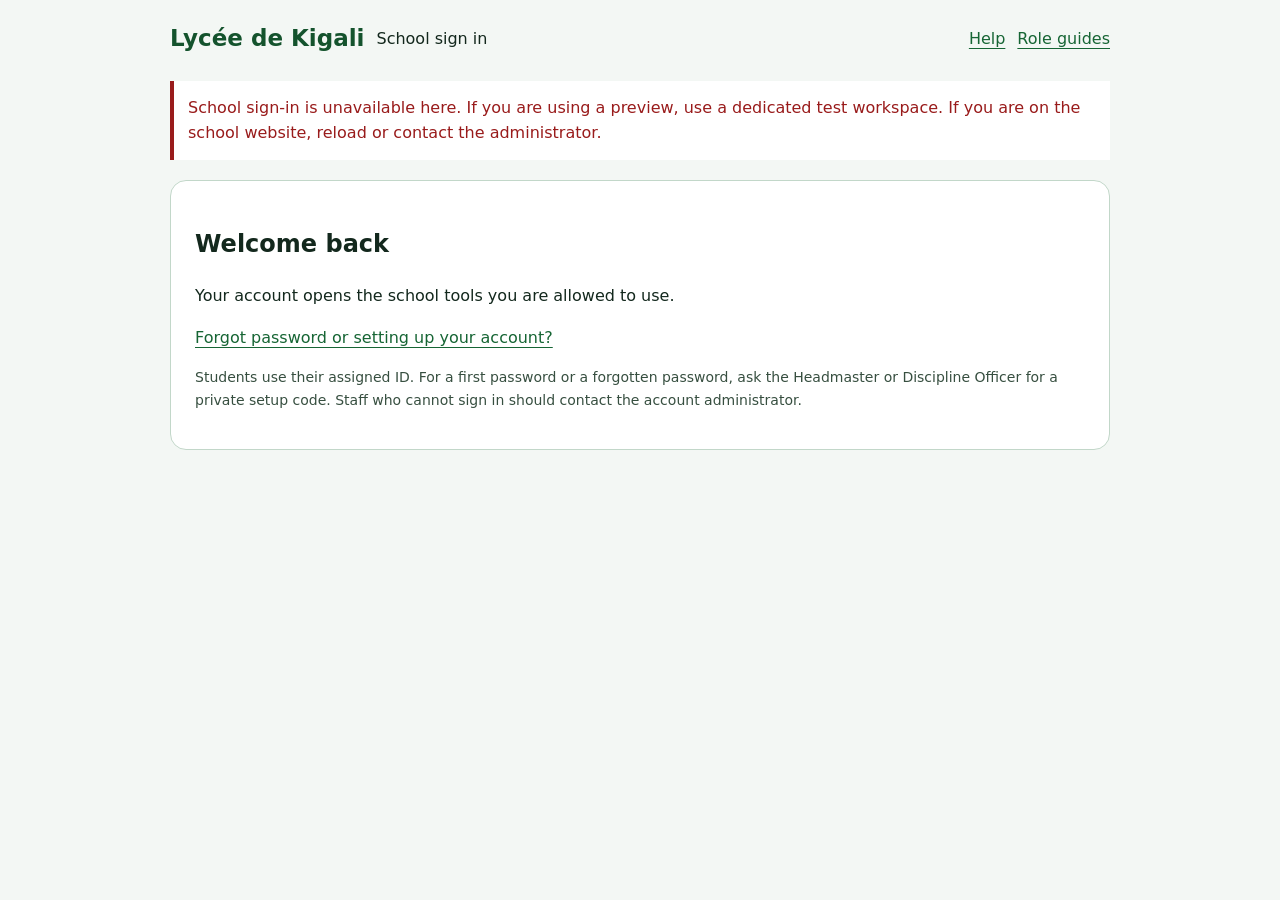
==== commit 89b86322: "Prepare LDK director testing and automated release checks" ====
--- a/connected/index.html
+++ b/connected/index.html
@@ -1 +1 @@
-<!doctype html><html lang="en" data-theme="light"><head><meta charset="utf-8"><meta name="viewport" content="width=device-width,initial-scale=1,interactive-widget=resizes-content"><title>School sign in · Lycée de Kigali</title><link rel="stylesheet" href="../public.css"><link rel="stylesheet" href="attendance.css"></head><body><a class="skip" href="#school-main">Skip to school workspace</a><main id="school-main" tabindex="-1"><header><a href="../index.html" class="workspace-brand">Lycée de Kigali</a><span id="portal-label">School sign in</span><a href="../support.html">Help</a><a href="guide.html">Role guides</a><button id="signout" hidden>Sign out</button></header><p id="test-workspace-banner" class="test-workspace-banner" hidden><strong>Test workspace.</strong> Use synthetic records and test accounts only.</p><p id="notice" role="status">Use your assigned school account. This workspace uses real records.</p><section id="login"><h1>Welcome back</h1><p>Your account opens the school tools you are allowed to use.</p><form id="login-form"><label>Sign in as<select id="sign-in-kind"><option value="email">Staff / administrator</option><option value="student">Student</option></select></label><label><span id="identifier-label">Staff email</span><input id="email" type="email" required autocomplete="username"></label><label>Password<input id="password" type="password" required autocomplete="current-password"></label><button class="primary">Sign in</button></form><p><a href="account.html">Forgot password or setting up your account?</a></p><p class="muted">School workspace pilot. Students can use an assigned ID and school setup code; email invitations/recovery and final acceptance are still being completed. Contact the school administrator if you cannot sign in.</p></section><section id="workspace" hidden><h1 id="portal-title">School workspace</h1><p id="identity"></p><nav class="workspace-nav" aria-label="Workspace"><button id="open-today" hidden>Today</button><button id="open-attendance" hidden>Attendance</button><button id="open-school" hidden>School desk</button><button id="open-my-records" hidden>My records</button><button id="open-accounts" hidden>Staff accounts</button><button id="open-roster-import" hidden>Roster import</button><button id="open-academics" hidden>Academic results</button><button id="open-discipline" hidden>Discipline records</button><button id="open-reports" hidden>Reports</button><button id="open-letters" hidden>Class letters</button></nav><section id="today-desk" hidden></section><section id="attendance-view" hidden><h2>Attendance</h2><label>Attendance date<input id="day" type="date" required></label><div class="actions"><button id="refresh">Refresh records</button></div><section id="submit-panel" hidden><h2>Take attendance</h2><label>Class<select id="class"></select></label><label>Register type<select id="attendance-kind"><option value="main">Main daily attendance</option><option value="followup">Follow-up lesson (excluded from official totals)</option></select></label><label id="lesson-label" hidden>Lesson name<input id="lesson" maxlength="80" placeholder="e.g. Mathematics afternoon"></label><button id="load">Open class</button><form id="register"><p id="draft-status" role="status">Not submitted</p><div id="students"></div><p id="review-totals" role="status"></p><button id="submit" class="primary" hidden>Submit main attendance</button></form></section><section id="overview-panel"><h2>Class submission overview</h2><p>Missing registers are not student absences. Updates refresh every five seconds while this page is visible.</p><div id="overview"></div></section><section id="official-summary" hidden><h2>Official main attendance summary</h2><label>Class<select id="summary-class"></select></label><label>From<input id="summary-from" type="date"></label><label>To<input id="summary-to" type="date"></label><button id="load-summary">Show summary</button><div id="summary-result"></div><button id="load-followups">View follow-up registers for this class and day</button><div id="followup-list"></div><p>Late counts as attended. Excused marks are excluded from the percentage. Follow-up lessons are excluded. These are recorded marks, not unique students; unsubmitted days are unknown.</p></section><section id="details"></section></section><section id="school-desk" hidden></section><section id="student-records" hidden></section><section id="staff-accounts" hidden></section><section id="roster-import" hidden></section><section id="academics" hidden></section><section id="discipline" hidden></section><section id="reports" hidden></section><section id="class-letters" hidden></section></section></main><script src="config.js"></script><script src="drafts.js"></script><script src="roster-state.js"></script><script src="attendance-state.js"></script><script src="today.js"></script><script src="attendance.js"></script></body></html>
+<!doctype html><html lang="en" data-theme="light"><head><meta charset="utf-8"><meta name="viewport" content="width=device-width,initial-scale=1,interactive-widget=resizes-content"><title>School sign in · Lycée de Kigali</title><link rel="stylesheet" href="../public.css"><link rel="stylesheet" href="attendance.css"></head><body><a class="skip" href="#school-main">Skip to school workspace</a><main id="school-main" tabindex="-1"><header><a href="../index.html" class="workspace-brand">Lycée de Kigali</a><span id="portal-label">School sign in</span><a href="../support.html">Help</a><a href="guide.html">Role guides</a><button id="signout" hidden>Sign out</button></header><p id="test-workspace-banner" class="test-workspace-banner" hidden><strong>Test workspace.</strong> Use synthetic records and test accounts only.</p><p id="notice" role="status">Use your assigned school account. This workspace uses real records.</p><section id="login"><h1>Welcome back</h1><p>Your account opens the school tools you are allowed to use.</p><form id="login-form"><label>Sign in as<select id="sign-in-kind"><option value="email">Staff / administrator</option><option value="student">Student</option></select></label><label><span id="identifier-label">Staff email</span><input id="email" type="email" required autocomplete="username"></label><label>Password<input id="password" type="password" required autocomplete="current-password"></label><button class="primary">Sign in</button></form><p><a href="account.html">Forgot password or setting up your account?</a></p><p class="muted">Students use their assigned ID. For a first password or a forgotten password, ask the Headmaster or Discipline Officer for a private setup code. Staff who cannot sign in should contact the account administrator.</p></section><section id="workspace" hidden><h1 id="portal-title">School workspace</h1><p id="identity"></p><nav class="workspace-nav" aria-label="Workspace"><button id="open-today" hidden>Today</button><button id="open-attendance" hidden>Attendance</button><button id="open-school" hidden>School desk</button><button id="open-my-records" hidden>My records</button><button id="open-accounts" hidden>Staff accounts</button><button id="open-roster-import" hidden>Roster import</button><button id="open-academics" hidden>Academic results</button><button id="open-discipline" hidden>Discipline records</button><button id="open-reports" hidden>Reports</button><button id="open-letters" hidden>Class letters</button></nav><section id="today-desk" hidden></section><section id="attendance-view" hidden><h2>Attendance</h2><label>Attendance date<input id="day" type="date" required></label><div class="actions"><button id="refresh">Refresh records</button></div><section id="submit-panel" hidden><h2>Take attendance</h2><label>Class<select id="class"></select></label><label>Register type<select id="attendance-kind"><option value="main">Main daily attendance</option><option value="followup">Follow-up lesson (excluded from official totals)</option></select></label><label id="lesson-label" hidden>Lesson name<input id="lesson" maxlength="80" placeholder="e.g. Mathematics afternoon"></label><button id="load">Open class</button><form id="register"><p id="draft-status" role="status">Not submitted</p><div id="students"></div><p id="review-totals" role="status"></p><button id="submit" class="primary" hidden>Submit main attendance</button></form></section><section id="overview-panel"><h2>Class submission overview</h2><p>Missing registers are not student absences. Updates refresh every five seconds while this page is visible.</p><div id="overview"></div></section><section id="official-summary" hidden><h2>Official main attendance summary</h2><label>Class<select id="summary-class"></select></label><label>From<input id="summary-from" type="date"></label><label>To<input id="summary-to" type="date"></label><button id="load-summary">Show summary</button><div id="summary-result"></div><button id="load-followups">View follow-up registers for this class and day</button><div id="followup-list"></div><p>Late counts as attended. Excused marks are excluded from the percentage. Follow-up lessons are excluded. These are recorded marks, not unique students; unsubmitted days are unknown.</p></section><section id="details"></section></section><section id="school-desk" hidden></section><section id="student-records" hidden></section><section id="staff-accounts" hidden></section><section id="roster-import" hidden></section><section id="academics" hidden></section><section id="discipline" hidden></section><section id="reports" hidden></section><section id="class-letters" hidden></section></section></main><script src="config.js"></script><script src="drafts.js"></script><script src="roster-state.js"></script><script src="attendance-state.js"></script><script src="today.js"></script><script src="attendance.js"></script></body></html>
--- a/public.css
+++ b/public.css
@@ -112,9 +112,25 @@
 .institution h1,.institution h2,.institution h3{font-family:Georgia,'Times New Roman',serif;font-weight:400;letter-spacing:-.035em}
 .institution h2{font-size:clamp(30px,3.7vw,46px);line-height:1.13}.institution h3{font-size:25px;line-height:1.25}.institution p{max-width:66ch}.institution img{max-width:100%}.institution figure{margin:0}.institution .eyebrow{color:var(--red);font-size:11px;letter-spacing:.15em;font-weight:750}.institution .section{max-width:1220px;padding:64px 32px}.institution .site-header{background:var(--sky-top);border-top:4px solid #a7312e}.institution .site-nav{max-width:1440px;padding:10px 28px;gap:20px;flex-wrap:nowrap}.institution .brand{font-family:Georgia,serif;font-weight:600;font-size:21px;white-space:nowrap;gap:12px;letter-spacing:-.03em}.institution .brand small{font:10px/1.7 system-ui,sans-serif;letter-spacing:.12em;text-transform:uppercase;color:var(--red)}.school-crest{width:57px;height:58px;object-fit:contain;background:white;border-radius:0}.institution .desktop-links{gap:22px;font-size:13px;font-weight:600}.institution .desktop-links a{white-space:nowrap}.school-login{font-size:12px;font-weight:700;border-left:1px solid var(--b);padding:12px 0 12px 18px;text-decoration:none;white-space:nowrap}.institution .theme-button,.institution .menu-button{border-radius:2px;flex-shrink:0;background:transparent}.institution .theme-button{width:36px;min-width:44px}.institution .site-menu{position:absolute;top:100%;left:0;background:var(--sky-top);padding:12px 28px 20px;border-bottom:1px solid var(--b)}.institution .site-menu a{font-size:16px}.institution .button{border-radius:2px;font-size:14px;padding:12px 20px}.institution .button.primary{background:#174b37;border-color:#174b37;color:#fff}.institution .button:hover{background:var(--s2);color:var(--t)}.institution .button.primary:hover{background:#236247;color:#fff}.text-link{display:inline-flex;min-height:44px;align-items:center;gap:10px;font-size:14px;font-weight:700;text-decoration:none;border-bottom:1px solid currentColor}.text-link:hover{color:var(--red)}
 .institution .editorial-hero{max-width:1380px;grid-template-columns:minmax(0,.9fr) minmax(0,1.1fr);padding:62px 32px 52px;gap:26px;text-align:left}.institution .hero:before,.institution .hero:after{content:none}.institution .hero h1{font-size:clamp(40px,4.5vw,65px);line-height:1.08;letter-spacing:-.045em;margin:22px 0}.institution .hero h1 em{color:var(--a2);font-weight:400}.institution .hero-sub{font-size:17px;max-width:44ch;line-height:1.7}.institution .actions{align-items:center;justify-content:flex-start;gap:22px}.hero-art{align-self:center}.hero-art img{display:block;width:100%;height:auto;border-bottom:3px solid var(--red)}.hero-art figcaption{font-size:10px;text-transform:uppercase;letter-spacing:.16em;color:var(--t3);padding-top:12px;text-align:right}.heritage-band{display:grid;grid-template-columns:repeat(3,1fr);background:#174b37;color:#fff;padding:28px max(32px,calc((100vw - 1156px)/2));gap:30px}.heritage-band>div{border-left:1px solid #ffffff4d;padding-left:28px}.heritage-band strong{display:block;font:36px/1.2 Georgia,serif}.heritage-band span{display:block;font-size:12px;color:#d3e3d5;margin-top:6px}.institution .editorial-section{display:grid;grid-template-columns:minmax(0,.85fr) minmax(0,1.15fr);gap:70px}.section-label h2{margin-top:22px}.institution .lead{font-size:21px;line-height:1.65;color:var(--t2)}.section-copy>p:first-child{margin-top:0}.section-top{display:flex;justify-content:space-between;align-items:end;gap:24px;margin-bottom:24px}.section-top h2{margin-bottom:0}.institution .academic-section{border-top:1px solid var(--b)}.programme-rows{margin-top:28px}.programme-rows>a{display:grid;grid-template-columns:100px 1fr 24px;align-items:center;gap:24px;padding:22px 0;border-top:1px solid var(--b);color:var(--t);text-decoration:none}.programme-rows>a:last-child{border-bottom:1px solid var(--b)}.programme-rows>a:hover h3{text-decoration:underline;text-underline-offset:5px}.programme-no{font-size:12px;letter-spacing:.08em;color:var(--red);font-weight:700}.programme-rows h3{margin:0 0 7px}.programme-rows p{margin:0;color:var(--t2);font-size:14px}.life-panel{background:var(--s2);border-block:1px solid var(--b)}.life-inner{display:grid;grid-template-columns:1fr 1.1fr;gap:60px;align-items:center}.life-inner p:not(.eyebrow){color:var(--t2);max-width:44ch}.life-inner h2{margin:20px 0}.life-inner img{display:block;width:100%;height:auto}.life-inner figcaption{font-size:12px;color:var(--t3);padding-top:12px}.story-grid{display:grid;grid-template-columns:repeat(3,minmax(0,1fr));gap:32px}.story-grid article{border-top:2px solid var(--red);padding-top:12px}.story-meta{font-size:11px;text-transform:uppercase;letter-spacing:.08em;color:var(--red);font-weight:700}.story-grid h3{font-size:28px;line-height:1.2;margin:18px 0}.story-grid h3 a{color:var(--t);text-decoration:none}.story-grid h3 a:hover{text-decoration:underline}.story-grid article>p:not(.story-meta){color:var(--t2);font-size:15px}.school-update{border-left:3px solid var(--red);padding-left:24px;margin:32px 0}.contact-band{border-top:1px solid var(--b);background:var(--s2)}.contact-band>.section{display:flex;justify-content:space-between;align-items:center;gap:36px}.contact-band h2{font-size:36px}.contact-band p{margin-bottom:0}.contact-band .button{flex-shrink:0}.institution .site-footer{max-width:1220px;display:grid;grid-template-columns:1.2fr 1fr 1fr;gap:20px 55px;padding:46px 32px 100px;font-size:13px}.institution .site-footer nav{display:flex;flex-direction:column;gap:0}.institution .site-footer nav a{color:var(--t2);min-height:40px;text-decoration:none}.institution .site-footer nav a:hover{text-decoration:underline}.footer-name{font:24px Georgia,serif;text-decoration:none;color:var(--t)}.credit{grid-column:1/-1;border-top:1px solid var(--b);padding-top:18px;font-size:11px;color:var(--t3)}
-.institution .page-heading{padding-block:40px 42px;border-bottom:1px solid var(--b)}.page-heading .eyebrow{margin-top:30px}.page-heading h1{font-size:clamp(42px,5.5vw,70px);line-height:1.1;margin:12px 0 22px;max-width:20ch}.page-heading .lead{max-width:54ch}.visitor-back{font-size:12px;font-weight:500}.history-list{list-style:none;padding:0}.history-list li{display:grid;grid-template-columns:110px 1fr;gap:30px;border-top:1px solid var(--b);padding:24px 0}.history-list strong{font:30px Georgia,serif;color:var(--red)}.history-list h3{margin:0 0 12px}.history-list p{margin:0;color:var(--t2)}.academic-detail{display:grid;grid-template-columns:1fr 1fr;gap:60px;align-items:start}.academic-art{position:sticky;top:140px}.academic-art img{width:100%;height:auto}.academic-detail article{border-top:1px solid var(--b);margin-top:30px;padding-top:20px;scroll-margin-top:100px}.activity-grid{display:grid;grid-template-columns:repeat(3,minmax(0,1fr));gap:40px;margin-top:44px}.activity-grid article{border-top:2px solid var(--red);padding-top:18px}.activity-grid h2{font-size:30px}.activity-grid h3{font-size:22px}.activity-grid p{color:var(--t2)}.news-archive article{display:grid;grid-template-columns:220px minmax(0,1fr);gap:40px;padding:36px 0;border-top:1px solid var(--b);scroll-margin-top:110px}.news-archive article:first-child{padding-top:0;border:0}.news-archive h2{font-size:34px}.news-archive p{color:var(--t2)}.news-archive .story-meta{color:var(--red)}.source-link{font-size:12px;display:inline-block;min-height:44px;padding-block:10px;overflow-wrap:anywhere}.contact-list{font-style:normal;margin-top:24px}.plain-list{padding-left:18px}.plain-list li{margin-bottom:18px}.institution #ai-fab{border-radius:4px;background:#174b37;border:1px solid #b6cabb;box-shadow:0 4px 16px #0002;font-size:13px}.institution #ai-fab img{width:28px;height:29px;object-fit:contain;background:#fff}.institution .ai-avatar{border-radius:0;background:#fff}.institution .ai-avatar img{object-fit:contain}.institution #ai-chat-panel{border-radius:6px}.institution .ai-heading h2{font:600 16px/1.3 system-ui,sans-serif;letter-spacing:0}.institution .ai-header{background:var(--s1)}
+.institution .page-heading{padding-block:40px 42px;border-bottom:1px solid var(--b)}.page-heading .eyebrow{margin-top:30px}.page-heading h1{font-size:clamp(42px,5.5vw,70px);line-height:1.1;margin:12px 0 22px;max-width:20ch}.page-heading .lead{max-width:54ch}.visitor-back{font-size:12px;font-weight:500}.history-list{list-style:none;padding:0}.history-list li{display:grid;grid-template-columns:110px 1fr;gap:30px;border-top:1px solid var(--b);padding:24px 0}.history-list strong{font:30px Georgia,serif;color:var(--red)}.history-list h3{margin:0 0 12px}.history-list p{margin:0;color:var(--t2)}.academic-detail{display:grid;grid-template-columns:1fr 1fr;gap:60px;align-items:start}.academic-art{position:sticky;top:140px}.academic-art img{width:100%;height:auto}.academic-detail article{border-top:1px solid var(--b);margin-top:30px;padding-top:20px;scroll-margin-top:100px}.activity-grid{display:grid;grid-template-columns:repeat(3,minmax(0,1fr));gap:40px;margin-top:44px}.activity-grid article{border-top:2px solid var(--red);padding-top:18px}.activity-grid h2{font-size:30px}.activity-grid h3{font-size:22px}.activity-grid p{color:var(--t2)}.news-archive article{display:grid;grid-template-columns:220px minmax(0,1fr);gap:40px;padding:36px 0;border-top:1px solid var(--b);scroll-margin-top:110px}.news-archive article:first-child{padding-top:0;border:0}.news-archive h2{font-size:34px}.news-archive p{color:var(--t2)}.news-archive .story-meta{color:var(--red)}.source-link{font-size:12px;display:inline-block;min-height:44px;padding-block:10px;overflow-wrap:anywhere}.contact-list{font-style:normal;margin-top:24px}.plain-list{padding-left:18px}.plain-list li{margin-bottom:18px}.institution #ai-fab{border-radius:4px;background:#174b37;border:1px solid #b6cabb;box-shadow:0 4px 16px #0002;font-size:13px}.institution .ai-avatar{border-radius:0;background:#fff}.institution .ai-avatar img{object-fit:contain}.institution #ai-chat-panel{border-radius:6px}.institution .ai-heading h2{font:600 16px/1.3 system-ui,sans-serif;letter-spacing:0}.institution .ai-header{background:var(--s1);color:var(--t);border-bottom:1px solid var(--b)}
 @media(max-width:1190px){.institution .desktop-links{gap:14px;font-size:12px}.institution .site-nav{gap:12px;padding-inline:20px}.institution .brand{font-size:18px}.institution .school-login{padding-left:10px;font-size:11px}}
 @media(max-width:1050px){.institution .desktop-links{display:none}.institution .menu-button{display:block}.institution .school-login{margin-left:auto}.institution .theme-button{margin-left:0}.institution .editorial-hero{padding-block:38px}.institution .hero h1{font-size:45px}.institution .editorial-section{gap:36px}.life-inner{gap:32px}}
 @media(max-width:760px){.institution .site-nav{padding:9px 16px;gap:8px;flex-wrap:wrap}.school-crest{width:42px;height:43px}.institution .brand{font-size:17px;gap:8px}.institution .brand small{font-size:8px}.institution .school-login{display:none}.institution .theme-button{margin-left:auto}.institution .menu-button{font-size:12px;min-width:46px}.institution .section{padding:42px 22px}.institution .editorial-hero{grid-template-columns:1fr;padding:32px 22px 28px;gap:25px}.institution .hero h1{font-size:clamp(38px,8.5vw,55px);max-width:17ch}.institution .hero-sub{font-size:16px}.institution .hero .button{flex:none;min-width:0}.hero-art{width:100%}.hero-art figcaption{font-size:9px}.heritage-band{padding:22px;gap:15px}.heritage-band>div{padding-left:14px}.heritage-band strong{font-size:26px}.heritage-band span{font-size:10px}.institution .editorial-section,.life-inner,.academic-detail{grid-template-columns:1fr;gap:24px}.institution .lead{font-size:19px}.section-top{align-items:start;flex-direction:column;gap:12px}.programme-rows>a{grid-template-columns:64px 1fr 18px;gap:16px}.programme-rows h3{font-size:23px}.programme-rows p{font-size:13px}.story-grid,.activity-grid{grid-template-columns:1fr;gap:28px}.story-grid h3{font-size:27px}.contact-band>.section{align-items:start;flex-direction:column;gap:22px}.institution .site-footer{grid-template-columns:1fr 1fr;padding:36px 22px 96px;gap:24px}.institution .site-footer>div{grid-column:1/-1}.institution .page-heading{padding-block:28px 32px}.page-heading h1{font-size:43px}.history-list li{grid-template-columns:68px 1fr;gap:18px}.history-list strong{font-size:25px}.academic-art{position:static}.news-archive article{grid-template-columns:1fr;gap:10px;padding:28px 0}.news-archive h2{font-size:30px}.news-archive .story-meta{margin:0}.institution .visitor-grid-two{grid-template-columns:1fr;gap:24px}}
 @media(max-width:380px){.institution .site-nav{padding-inline:10px;gap:6px}.institution .brand{font-size:15px}.school-crest{width:34px;height:35px}.institution .theme-button{min-width:40px;width:40px}.institution .hero h1{font-size:36px}.heritage-band{grid-template-columns:1fr 1fr}.heritage-band>div:last-child{grid-column:1/-1}.heritage-band strong{font-size:27px}.institution .hero .actions{gap:14px}.institution .hero .text-link{font-size:13px}}
 @media (min-width:381px) and (max-width:600px){.heritage-band{grid-template-columns:1fr 1fr}.heritage-band>div:last-child{grid-column:1/-1}.heritage-band>div:last-child strong{font-size:28px}}
+
+.campus-map {
+  display: block;
+  width: 100%;
+  height: clamp(230px, 35vh, 360px);
+  margin-bottom: 12px;
+  border: 1px solid var(--b);
+}
+
+@media (min-width: 761px) and (min-height: 680px) {
+  .sticky-companion {
+    position: sticky;
+    top: 140px;
+    align-self: start;
+  }
+}
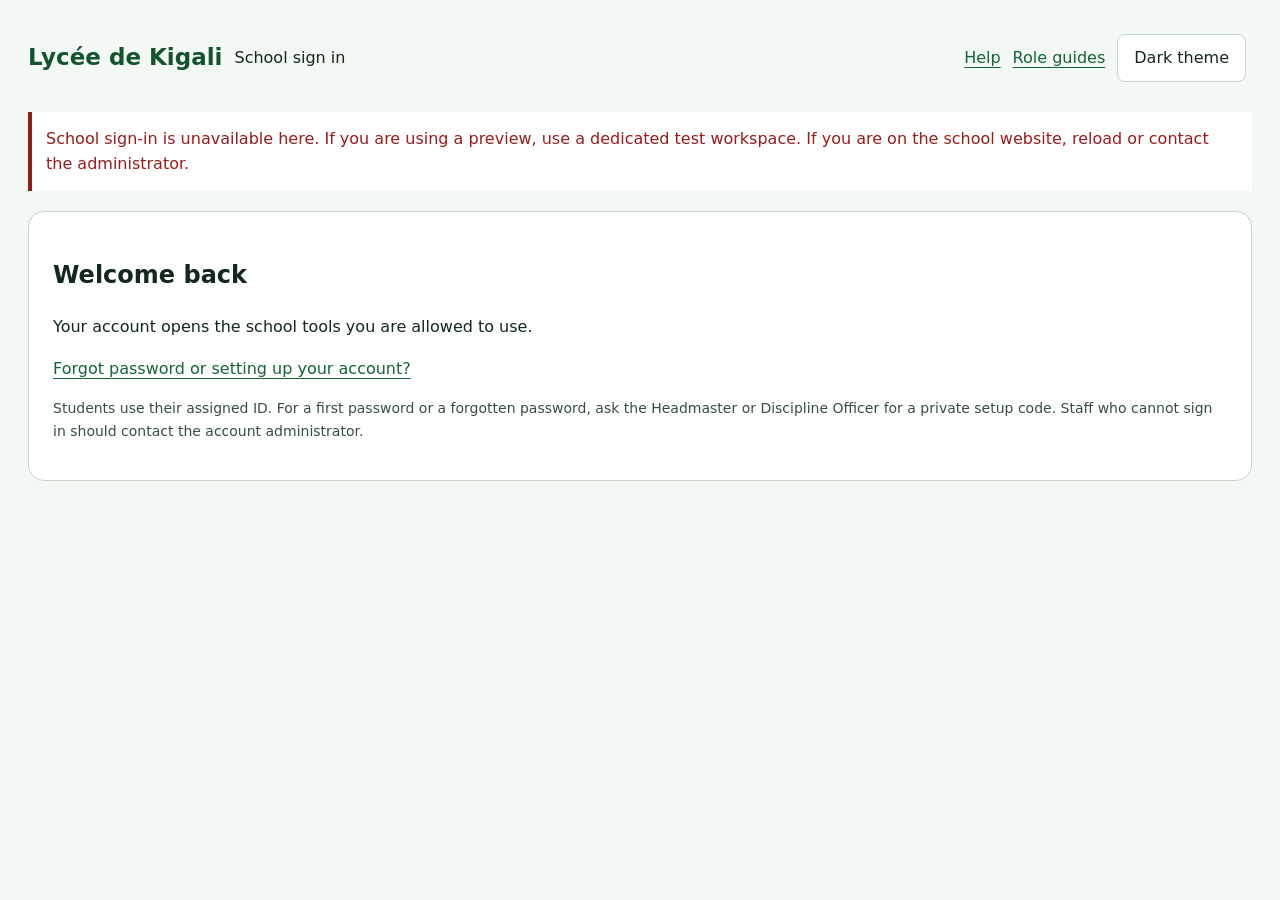
==== commit ba387bcd: "Simplify school portals, add charcoal theme and scheduled year rollover" ====
--- a/connected/index.html
+++ b/connected/index.html
@@ -1 +1 @@
-<!doctype html><html lang="en" data-theme="light"><head><meta charset="utf-8"><meta name="viewport" content="width=device-width,initial-scale=1,interactive-widget=resizes-content"><title>School sign in · Lycée de Kigali</title><link rel="stylesheet" href="../public.css"><link rel="stylesheet" href="attendance.css"></head><body><a class="skip" href="#school-main">Skip to school workspace</a><main id="school-main" tabindex="-1"><header><a href="../index.html" class="workspace-brand">Lycée de Kigali</a><span id="portal-label">School sign in</span><a href="../support.html">Help</a><a href="guide.html">Role guides</a><button id="signout" hidden>Sign out</button></header><p id="test-workspace-banner" class="test-workspace-banner" hidden><strong>Test workspace.</strong> Use synthetic records and test accounts only.</p><p id="notice" role="status">Use your assigned school account. This workspace uses real records.</p><section id="login"><h1>Welcome back</h1><p>Your account opens the school tools you are allowed to use.</p><form id="login-form"><label>Sign in as<select id="sign-in-kind"><option value="email">Staff / administrator</option><option value="student">Student</option></select></label><label><span id="identifier-label">Staff email</span><input id="email" type="email" required autocomplete="username"></label><label>Password<input id="password" type="password" required autocomplete="current-password"></label><button class="primary">Sign in</button></form><p><a href="account.html">Forgot password or setting up your account?</a></p><p class="muted">Students use their assigned ID. For a first password or a forgotten password, ask the Headmaster or Discipline Officer for a private setup code. Staff who cannot sign in should contact the account administrator.</p></section><section id="workspace" hidden><h1 id="portal-title">School workspace</h1><p id="identity"></p><nav class="workspace-nav" aria-label="Workspace"><button id="open-today" hidden>Today</button><button id="open-attendance" hidden>Attendance</button><button id="open-school" hidden>School desk</button><button id="open-my-records" hidden>My records</button><button id="open-accounts" hidden>Staff accounts</button><button id="open-roster-import" hidden>Roster import</button><button id="open-academics" hidden>Academic results</button><button id="open-discipline" hidden>Discipline records</button><button id="open-reports" hidden>Reports</button><button id="open-letters" hidden>Class letters</button></nav><section id="today-desk" hidden></section><section id="attendance-view" hidden><h2>Attendance</h2><label>Attendance date<input id="day" type="date" required></label><div class="actions"><button id="refresh">Refresh records</button></div><section id="submit-panel" hidden><h2>Take attendance</h2><label>Class<select id="class"></select></label><label>Register type<select id="attendance-kind"><option value="main">Main daily attendance</option><option value="followup">Follow-up lesson (excluded from official totals)</option></select></label><label id="lesson-label" hidden>Lesson name<input id="lesson" maxlength="80" placeholder="e.g. Mathematics afternoon"></label><button id="load">Open class</button><form id="register"><p id="draft-status" role="status">Not submitted</p><div id="students"></div><p id="review-totals" role="status"></p><button id="submit" class="primary" hidden>Submit main attendance</button></form></section><section id="overview-panel"><h2>Class submission overview</h2><p>Missing registers are not student absences. Updates refresh every five seconds while this page is visible.</p><div id="overview"></div></section><section id="official-summary" hidden><h2>Official main attendance summary</h2><label>Class<select id="summary-class"></select></label><label>From<input id="summary-from" type="date"></label><label>To<input id="summary-to" type="date"></label><button id="load-summary">Show summary</button><div id="summary-result"></div><button id="load-followups">View follow-up registers for this class and day</button><div id="followup-list"></div><p>Late counts as attended. Excused marks are excluded from the percentage. Follow-up lessons are excluded. These are recorded marks, not unique students; unsubmitted days are unknown.</p></section><section id="details"></section></section><section id="school-desk" hidden></section><section id="student-records" hidden></section><section id="staff-accounts" hidden></section><section id="roster-import" hidden></section><section id="academics" hidden></section><section id="discipline" hidden></section><section id="reports" hidden></section><section id="class-letters" hidden></section></section></main><script src="config.js"></script><script src="drafts.js"></script><script src="roster-state.js"></script><script src="attendance-state.js"></script><script src="today.js"></script><script src="attendance.js"></script></body></html>
+<!doctype html><html lang="en" data-theme="light"><head><meta charset="utf-8"><meta name="viewport" content="width=device-width,initial-scale=1,interactive-widget=resizes-content"><title>School sign in · Lycée de Kigali</title><link rel="stylesheet" href="../public.css"><link rel="stylesheet" href="attendance.css"></head><body class="school-workspace"><a class="skip" href="#school-main">Skip to school workspace</a><main id="school-main" tabindex="-1"><header><a href="../index.html" class="workspace-brand">Lycée de Kigali</a><span id="portal-label">School sign in</span><a href="../support.html">Help</a><a href="guide.html">Role guides</a><button id="workspace-theme" type="button" aria-label="Use dark theme">Dark theme</button><button id="signout" hidden>Sign out</button></header><p id="test-workspace-banner" class="test-workspace-banner" hidden><strong>Test workspace.</strong> Use synthetic records and test accounts only.</p><p id="notice" role="status">Use your assigned school account. This workspace uses real records.</p><section id="login"><h1>Welcome back</h1><p>Your account opens the school tools you are allowed to use.</p><form id="login-form"><label>Sign in as<select id="sign-in-kind"><option value="email">Staff / administrator</option><option value="student">Student</option></select></label><label><span id="identifier-label">Staff email</span><input id="email" type="email" required autocomplete="username"></label><label>Password<input id="password" type="password" required autocomplete="current-password"></label><button class="primary">Sign in</button></form><p><a href="account.html">Forgot password or setting up your account?</a></p><p class="muted">Students use their assigned ID. For a first password or a forgotten password, ask the Headmaster or Discipline Officer for a private setup code. Staff who cannot sign in should contact the account administrator.</p></section><section id="workspace" hidden><h1 id="portal-title">School workspace</h1><p id="identity"></p><nav class="workspace-nav" aria-label="Workspace"><div class="nav-group"><h2>Daily work</h2><button id="open-today" hidden>Today</button><button id="open-attendance" hidden>Attendance</button><button id="open-my-records" hidden>My records</button></div><div class="nav-group"><h2>Learning & reports</h2><button id="open-academics" hidden>Academic results</button><button id="open-discipline" hidden>Discipline records</button><button id="open-reports" hidden>Reports</button><button id="open-letters" hidden>Class letters</button></div><div class="nav-group"><h2>School management</h2><button id="open-school" hidden>School setup & notices</button><button id="open-accounts" hidden>Staff access</button><button id="open-roster-import" hidden>Import students</button></div></nav><div class="workspace-intro" id="workspace-intro" aria-live="polite"></div><section id="today-desk" hidden></section><section id="attendance-view" hidden><h2>Attendance</h2><label>Attendance date<input id="day" type="date" required></label><div class="actions"><button id="refresh">Refresh records</button></div><section id="submit-panel" hidden><h2>Take attendance</h2><label>Class<select id="class"></select></label><label>Register type<select id="attendance-kind"><option value="main">Main daily attendance</option><option value="followup">Follow-up lesson (excluded from official totals)</option></select></label><label id="lesson-label" hidden>Lesson name<input id="lesson" maxlength="80" placeholder="e.g. Mathematics afternoon"></label><button id="load">Open class</button><form id="register"><p id="draft-status" role="status">Not submitted</p><div id="students"></div><p id="review-totals" role="status"></p><button id="submit" class="primary" hidden>Submit main attendance</button></form></section><section id="overview-panel"><h2>Class submission overview</h2><p>Missing registers are not student absences. Updates refresh every five seconds while this page is visible.</p><div id="overview"></div></section><section id="official-summary" hidden><h2>Official main attendance summary</h2><label>Class<select id="summary-class"></select></label><label>From<input id="summary-from" type="date"></label><label>To<input id="summary-to" type="date"></label><button id="load-summary">Show summary</button><div id="summary-result"></div><button id="load-followups">View follow-up registers for this class and day</button><div id="followup-list"></div><p>Late counts as attended. Excused marks are excluded from the percentage. Follow-up lessons are excluded. These are recorded marks, not unique students; unsubmitted days are unknown.</p></section><section id="details"></section></section><section id="school-desk" hidden></section><section id="student-records" hidden></section><section id="staff-accounts" hidden></section><section id="roster-import" hidden></section><section id="academics" hidden></section><section id="discipline" hidden></section><section id="reports" hidden></section><section id="class-letters" hidden></section></section></main><script src="workspace-ui.js" defer></script><script src="config.js"></script><script src="drafts.js"></script><script src="roster-state.js"></script><script src="attendance-state.js"></script><script src="today.js"></script><script src="attendance.js"></script></body></html>
--- a/public.css
+++ b/public.css
@@ -134,3 +134,22 @@
     align-self: start;
   }
 }
+
+/* Brief, user-triggered theme transitions; no looping effects or image overlays. */
+@media (prefers-reduced-motion: no-preference) {
+  .theme-ready body, .theme-ready .site-header, .theme-ready .site-menu,
+  .theme-ready .card, .theme-ready .button, .theme-ready .theme-button,
+  .theme-ready .contact-band, .theme-ready .site-footer {
+    transition: background-color 280ms ease, color 280ms ease, border-color 280ms ease;
+  }
+  .theme-ready .theme-button::before { transition: transform 320ms ease; }
+  [data-theme=dark] .theme-button::before { transform: rotate(180deg); }
+}
+
+/* Quiet charcoal palette requested by the school-site reviewer. */
+[data-theme=dark], [data-theme=dark] .institution{color-scheme:dark;--sky-top:#0c0d0e;--s1:#151819;--s2:#1a201e;--s3:#222b27;--b:#39423e;--t:#e3f4ef;--t2:#c0ccc7;--t3:#a4b5ac;--a:#7cbea4;--a2:#92cbb5;--p:#1e6b55;--red:#e5a19b}
+[data-theme=dark] .heritage-band{background:#10211b}
+[data-theme=dark] .institution .button.primary,[data-theme=dark] .institution #ai-fab{background:#163c2e;border-color:#47735f}
+.rwanda-photo{grid-column:1/-1;margin-top:12px!important}
+.rwanda-photo img{display:block;width:100%;height:auto;max-height:500px;object-fit:cover;border-radius:3px;filter:saturate(.78) brightness(.92)}
+.rwanda-photo figcaption{font-size:12px;color:var(--t3);padding-top:10px}
--- a/connected/attendance.css
+++ b/connected/attendance.css
@@ -45,3 +45,28 @@
   .student-report-heading p { margin: 0; }
   .student-report-print caption { text-align: left; font-weight: bold; padding-bottom: 4px; }
 }
+
+/* Task-based navigation, roomier forms and readable dark surfaces. */
+.school-workspace{background:var(--sky-top)}
+.school-workspace main{max-width:1320px;padding:28px}
+#workspace{display:grid;grid-template-columns:230px minmax(0,1fr);gap:0 30px;align-items:start}
+#portal-title,#identity{grid-column:1/-1}
+.workspace-nav{grid-column:1;grid-row:3/span 12;display:flex;flex-direction:column;gap:22px;top:20px;padding:18px;border:1px solid var(--b);border-radius:12px;max-height:calc(100vh - 40px);overflow:auto}
+.nav-group{display:grid;gap:8px}.nav-group:not(:has(button:not([hidden]))){display:none}
+.nav-group h2{font:700 11px/1.5 system-ui;text-transform:uppercase;letter-spacing:.09em;color:var(--t3);margin:0 0 4px}
+.workspace-nav button{text-align:left;padding:12px;font-size:14px;border-color:var(--b);color:var(--t)}
+.workspace-nav button[aria-current=page]{background:var(--p);color:#fff}
+#workspace>.workspace-intro,#workspace>section{grid-column:2;min-width:0}
+.workspace-intro{padding:20px 0 4px}.workspace-intro h2{font-size:26px;margin:0 0 8px}.workspace-intro p{max-width:66ch;margin:0;color:var(--t2)}
+#workspace>section{padding:28px;margin-top:20px;border-radius:12px}
+.school-form, #school-desk>details{padding:18px 22px;border:1px solid var(--b);border-radius:10px;margin:18px 0;background:var(--s1)}
+#school-desk>h3{margin:36px 0 6px;font-size:21px}#school-desk>h3+p{margin-top:0;color:var(--t2)}
+#school-desk summary{cursor:pointer;min-height:44px;align-content:center;font-weight:650}
+.school-workspace form{max-width:760px}.school-workspace label{margin:22px 0 10px}
+.school-workspace input,.school-workspace select,.school-workspace textarea{background:var(--s1);color:var(--t);border:1px solid var(--b)}
+.school-workspace button{background:var(--s1);color:var(--t);border-color:var(--b)}.school-workspace button.primary{background:var(--p);color:#fff}
+.school-workspace #notice{background:var(--s1)}[data-theme=dark] .school-workspace #notice.error{color:#ffb6ad}
+.import-help{padding:18px 22px;background:var(--s2);border-left:3px solid var(--p);margin:22px 0}.import-help p{margin:10px 0}
+@media(min-width:1000px){.school-form form{display:grid;grid-template-columns:1fr 1fr;gap:0 24px}.school-form form>button{grid-column:1/-1;justify-self:start}.school-form label:has(textarea){grid-column:1/-1}}
+@media(max-width:800px){.school-workspace main{padding:16px}#workspace{display:block}.workspace-nav{position:static;max-height:none;display:grid;grid-template-columns:repeat(auto-fit,minmax(170px,1fr));gap:18px;padding:16px}.workspace-nav button{width:100%;font-size:14px}#workspace>section{padding:20px}.workspace-intro{padding-top:24px}}
+@media(prefers-reduced-motion:no-preference){.theme-ready .school-workspace section,.theme-ready .school-workspace input,.theme-ready .school-workspace button,.theme-ready .school-workspace nav{transition:background-color 280ms ease,color 280ms ease,border-color 280ms ease}}
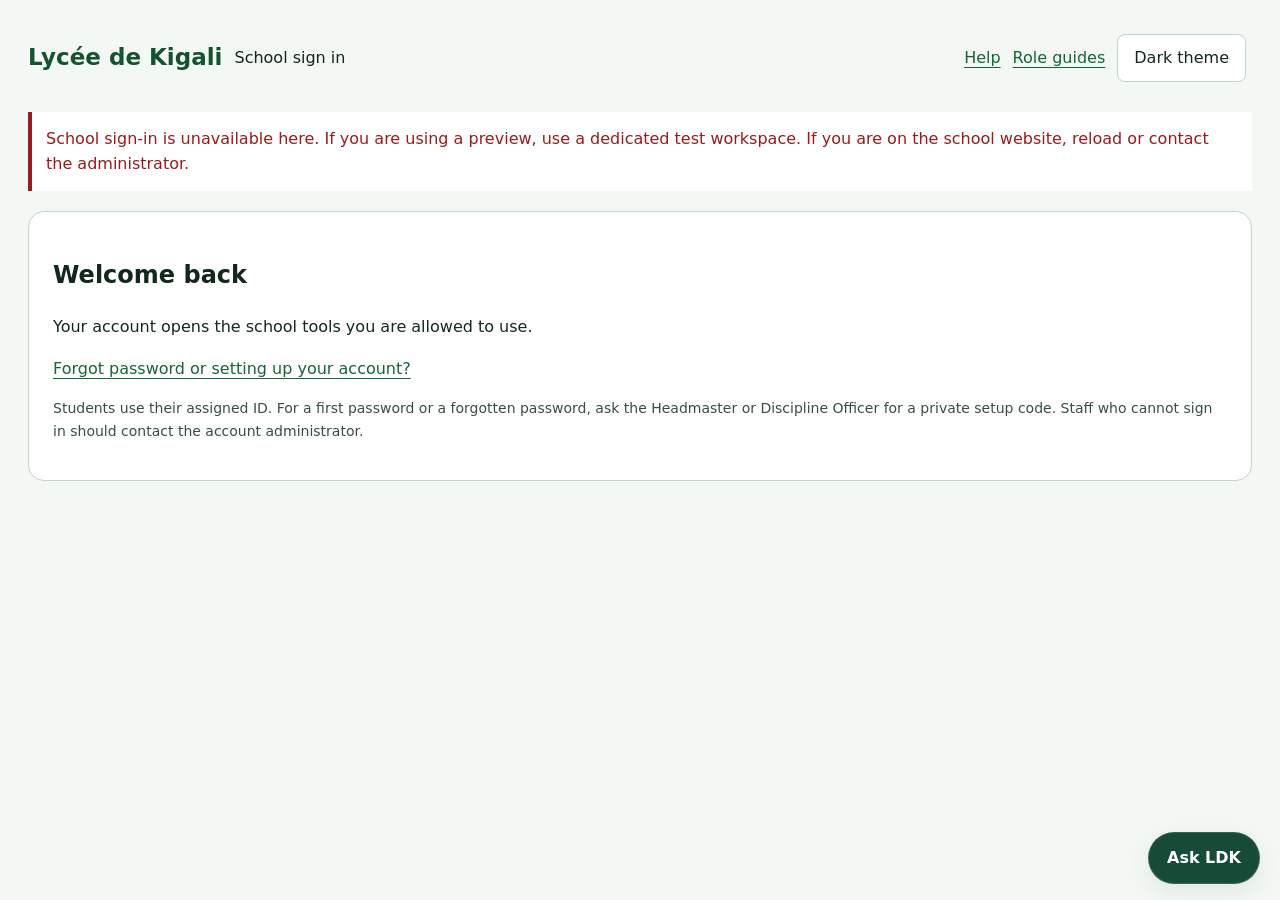
==== commit a9c53beb: "Make Ask LDK available across the school website" ====
--- a/connected/index.html
+++ b/connected/index.html
@@ -1 +1 @@
-<!doctype html><html lang="en" data-theme="light"><head><meta charset="utf-8"><meta name="viewport" content="width=device-width,initial-scale=1,interactive-widget=resizes-content"><title>School sign in · Lycée de Kigali</title><link rel="stylesheet" href="../public.css"><link rel="stylesheet" href="attendance.css"></head><body class="school-workspace"><a class="skip" href="#school-main">Skip to school workspace</a><main id="school-main" tabindex="-1"><header><a href="../index.html" class="workspace-brand">Lycée de Kigali</a><span id="portal-label">School sign in</span><a href="../support.html">Help</a><a href="guide.html">Role guides</a><button id="workspace-theme" type="button" aria-label="Use dark theme">Dark theme</button><button id="signout" hidden>Sign out</button></header><p id="test-workspace-banner" class="test-workspace-banner" hidden><strong>Test workspace.</strong> Use synthetic records and test accounts only.</p><p id="notice" role="status">Use your assigned school account. This workspace uses real records.</p><section id="login"><h1>Welcome back</h1><p>Your account opens the school tools you are allowed to use.</p><form id="login-form"><label>Sign in as<select id="sign-in-kind"><option value="email">Staff / administrator</option><option value="student">Student</option></select></label><label><span id="identifier-label">Staff email</span><input id="email" type="email" required autocomplete="username"></label><label>Password<input id="password" type="password" required autocomplete="current-password"></label><button class="primary">Sign in</button></form><p><a href="account.html">Forgot password or setting up your account?</a></p><p class="muted">Students use their assigned ID. For a first password or a forgotten password, ask the Headmaster or Discipline Officer for a private setup code. Staff who cannot sign in should contact the account administrator.</p></section><section id="workspace" hidden><h1 id="portal-title">School workspace</h1><p id="identity"></p><nav class="workspace-nav" aria-label="Workspace"><div class="nav-group"><h2>Daily work</h2><button id="open-today" hidden>Today</button><button id="open-attendance" hidden>Attendance</button><button id="open-my-records" hidden>My records</button></div><div class="nav-group"><h2>Learning & reports</h2><button id="open-academics" hidden>Academic results</button><button id="open-discipline" hidden>Discipline records</button><button id="open-reports" hidden>Reports</button><button id="open-letters" hidden>Class letters</button></div><div class="nav-group"><h2>School management</h2><button id="open-school" hidden>School setup & notices</button><button id="open-accounts" hidden>Staff access</button><button id="open-roster-import" hidden>Import students</button></div></nav><div class="workspace-intro" id="workspace-intro" aria-live="polite"></div><section id="today-desk" hidden></section><section id="attendance-view" hidden><h2>Attendance</h2><label>Attendance date<input id="day" type="date" required></label><div class="actions"><button id="refresh">Refresh records</button></div><section id="submit-panel" hidden><h2>Take attendance</h2><label>Class<select id="class"></select></label><label>Register type<select id="attendance-kind"><option value="main">Main daily attendance</option><option value="followup">Follow-up lesson (excluded from official totals)</option></select></label><label id="lesson-label" hidden>Lesson name<input id="lesson" maxlength="80" placeholder="e.g. Mathematics afternoon"></label><button id="load">Open class</button><form id="register"><p id="draft-status" role="status">Not submitted</p><div id="students"></div><p id="review-totals" role="status"></p><button id="submit" class="primary" hidden>Submit main attendance</button></form></section><section id="overview-panel"><h2>Class submission overview</h2><p>Missing registers are not student absences. Updates refresh every five seconds while this page is visible.</p><div id="overview"></div></section><section id="official-summary" hidden><h2>Official main attendance summary</h2><label>Class<select id="summary-class"></select></label><label>From<input id="summary-from" type="date"></label><label>To<input id="summary-to" type="date"></label><button id="load-summary">Show summary</button><div id="summary-result"></div><button id="load-followups">View follow-up registers for this class and day</button><div id="followup-list"></div><p>Late counts as attended. Excused marks are excluded from the percentage. Follow-up lessons are excluded. These are recorded marks, not unique students; unsubmitted days are unknown.</p></section><section id="details"></section></section><section id="school-desk" hidden></section><section id="student-records" hidden></section><section id="staff-accounts" hidden></section><section id="roster-import" hidden></section><section id="academics" hidden></section><section id="discipline" hidden></section><section id="reports" hidden></section><section id="class-letters" hidden></section></section></main><script src="workspace-ui.js" defer></script><script src="config.js"></script><script src="drafts.js"></script><script src="roster-state.js"></script><script src="attendance-state.js"></script><script src="today.js"></script><script src="attendance.js"></script></body></html>
+<!doctype html><html lang="en" data-theme="light"><head><meta charset="utf-8"><meta name="viewport" content="width=device-width,initial-scale=1,interactive-widget=resizes-content"><title>School sign in · Lycée de Kigali</title><link rel="stylesheet" href="../public.css"><link rel="stylesheet" href="attendance.css"><link rel="stylesheet" href="../chat.css"><script src="../chat-launcher.js" defer></script></head><body class="school-workspace"><a class="skip" href="#school-main">Skip to school workspace</a><main id="school-main" tabindex="-1"><header><a href="../index.html" class="workspace-brand">Lycée de Kigali</a><span id="portal-label">School sign in</span><a href="../support.html">Help</a><a href="guide.html">Role guides</a><button id="workspace-theme" type="button" aria-label="Use dark theme">Dark theme</button><button id="signout" hidden>Sign out</button></header><p id="test-workspace-banner" class="test-workspace-banner" hidden><strong>Test workspace.</strong> Use synthetic records and test accounts only.</p><p id="notice" role="status">Use your assigned school account. This workspace uses real records.</p><section id="login"><h1>Welcome back</h1><p>Your account opens the school tools you are allowed to use.</p><form id="login-form"><label>Sign in as<select id="sign-in-kind"><option value="email">Staff / administrator</option><option value="student">Student</option></select></label><label><span id="identifier-label">Staff email</span><input id="email" type="email" required autocomplete="username"></label><label>Password<input id="password" type="password" required autocomplete="current-password"></label><button class="primary">Sign in</button></form><p><a href="account.html">Forgot password or setting up your account?</a></p><p class="muted">Students use their assigned ID. For a first password or a forgotten password, ask the Headmaster or Discipline Officer for a private setup code. Staff who cannot sign in should contact the account administrator.</p></section><section id="workspace" hidden><h1 id="portal-title">School workspace</h1><p id="identity"></p><nav class="workspace-nav" aria-label="Workspace"><div class="nav-group"><h2>Daily work</h2><button id="open-today" hidden>Today</button><button id="open-attendance" hidden>Attendance</button><button id="open-my-records" hidden>My records</button></div><div class="nav-group"><h2>Learning & reports</h2><button id="open-academics" hidden>Academic results</button><button id="open-discipline" hidden>Discipline records</button><button id="open-reports" hidden>Reports</button><button id="open-letters" hidden>Class letters</button></div><div class="nav-group"><h2>School management</h2><button id="open-school" hidden>School setup & notices</button><button id="open-accounts" hidden>Staff access</button><button id="open-roster-import" hidden>Import students</button></div></nav><div class="workspace-intro" id="workspace-intro" aria-live="polite"></div><section id="today-desk" hidden></section><section id="attendance-view" hidden><h2>Attendance</h2><label>Attendance date<input id="day" type="date" required></label><div class="actions"><button id="refresh">Refresh records</button></div><section id="submit-panel" hidden><h2>Take attendance</h2><label>Class<select id="class"></select></label><label>Register type<select id="attendance-kind"><option value="main">Main daily attendance</option><option value="followup">Follow-up lesson (excluded from official totals)</option></select></label><label id="lesson-label" hidden>Lesson name<input id="lesson" maxlength="80" placeholder="e.g. Mathematics afternoon"></label><button id="load">Open class</button><form id="register"><p id="draft-status" role="status">Not submitted</p><div id="students"></div><p id="review-totals" role="status"></p><button id="submit" class="primary" hidden>Submit main attendance</button></form></section><section id="overview-panel"><h2>Class submission overview</h2><p>Missing registers are not student absences. Updates refresh every five seconds while this page is visible.</p><div id="overview"></div></section><section id="official-summary" hidden><h2>Official main attendance summary</h2><label>Class<select id="summary-class"></select></label><label>From<input id="summary-from" type="date"></label><label>To<input id="summary-to" type="date"></label><button id="load-summary">Show summary</button><div id="summary-result"></div><button id="load-followups">View follow-up registers for this class and day</button><div id="followup-list"></div><p>Late counts as attended. Excused marks are excluded from the percentage. Follow-up lessons are excluded. These are recorded marks, not unique students; unsubmitted days are unknown.</p></section><section id="details"></section></section><section id="school-desk" hidden></section><section id="student-records" hidden></section><section id="staff-accounts" hidden></section><section id="roster-import" hidden></section><section id="academics" hidden></section><section id="discipline" hidden></section><section id="reports" hidden></section><section id="class-letters" hidden></section></section></main><script src="workspace-ui.js" defer></script><script src="config.js"></script><script src="drafts.js"></script><script src="roster-state.js"></script><script src="attendance-state.js"></script><script src="today.js"></script><script src="attendance.js"></script></body></html>
--- a/public.css
+++ b/public.css
@@ -150,6 +150,111 @@
 [data-theme=dark], [data-theme=dark] .institution{color-scheme:dark;--sky-top:#0c0d0e;--s1:#151819;--s2:#1a201e;--s3:#222b27;--b:#39423e;--t:#e3f4ef;--t2:#c0ccc7;--t3:#a4b5ac;--a:#7cbea4;--a2:#92cbb5;--p:#1e6b55;--red:#e5a19b}
 [data-theme=dark] .heritage-band{background:#10211b}
 [data-theme=dark] .institution .button.primary,[data-theme=dark] .institution #ai-fab{background:#163c2e;border-color:#47735f}
-.rwanda-photo{grid-column:1/-1;margin-top:12px!important}
-.rwanda-photo img{display:block;width:100%;height:auto;max-height:500px;object-fit:cover;border-radius:3px;filter:saturate(.78) brightness(.92)}
-.rwanda-photo figcaption{font-size:12px;color:var(--t3);padding-top:10px}
+/* Editorial photography uses the same frame across the public pages. */
+.institution .rwanda-feature {
+  display: grid;
+  grid-template-columns: minmax(0, 1fr) minmax(0, 400px);
+  align-items: center;
+  gap: clamp(28px, 6vw, 76px);
+}
+
+.rwanda-feature h2 {
+  margin-bottom: 16px;
+}
+
+.editorial-photo {
+  min-width: 0;
+  margin: 0;
+}
+
+.photo-link {
+  display: block;
+  border-radius: var(--editorial-image-radius);
+  outline-offset: 5px;
+}
+
+.photo-link:focus-visible {
+  outline: 2px solid var(--a);
+}
+
+.editorial-photo img {
+  display: block;
+  width: 100%;
+  height: auto;
+  border-radius: inherit;
+}
+
+.editorial-photo figcaption {
+  padding: 12px 2px 0;
+  color: var(--t2);
+  font-size: 13px;
+  line-height: 1.5;
+}
+
+.editorial-photo figcaption strong {
+  display: block;
+  color: var(--t);
+  font-size: 15px;
+}
+
+.sports-gallery {
+  display: grid;
+  /* Match the width of each column to its photo’s aspect ratio. */
+  grid-template-columns: minmax(0, 128fr) minmax(0, 280.5fr);
+  gap: clamp(16px, 3vw, 30px);
+  max-width: 900px;
+  margin: 28px 0 36px;
+}
+
+/* A small physical tilt on the Kigali print adds depth on desktop. */
+.rwanda-photo .photo-link {
+  box-shadow: 0 14px 28px -18px rgb(0 0 0 / 45%), 0 0 0 1px var(--b);
+}
+
+@media (hover: hover) and (pointer: fine) and (prefers-reduced-motion: no-preference) {
+  .rwanda-photo {
+    perspective: 1000px;
+  }
+
+  .rwanda-photo .photo-link {
+    transition: transform 220ms ease, box-shadow 220ms ease;
+  }
+
+  .rwanda-photo .photo-link:is(:hover, :focus-visible) {
+    transform: translateZ(12px) rotateX(2deg) rotateY(-3deg);
+    box-shadow: 0 20px 35px -16px rgb(0 0 0 / 48%), 0 0 0 1px var(--b);
+  }
+}
+
+@media (max-width: 760px) {
+  .institution .rwanda-feature {
+    grid-template-columns: minmax(0, 1fr);
+  }
+
+  .rwanda-photo {
+    width: min(100%, 400px);
+  }
+}
+
+@media (max-width: 560px) {
+  .sports-gallery {
+    grid-template-columns: minmax(0, 1fr);
+    gap: 24px;
+  }
+
+  .sports-gallery .sports-action {
+    width: min(100%, 290px);
+  }
+}
+
+/* Small editorial stickers fill the date column without adding motion. */
+.news-meta{min-width:0}.news-meta .story-meta{margin:0}
+.news-sticker{display:block;width:128px;height:128px;margin-top:20px;border-radius:18px;background-image:url('assets/news-stickers.webp');background-size:300% 200%;background-repeat:no-repeat;pointer-events:none}
+.sticker-basketball{background-position:0 0}.sticker-volleyball{background-position:50% 0}.sticker-heritage{background-position:100% 0}.sticker-gym{background-position:0 100%}.sticker-math{background-position:50% 100%}
+@media(max-width:760px){.news-meta{display:flex;align-items:center;justify-content:space-between;gap:16px}.news-sticker{width:64px;height:64px;flex:0 0 64px;margin:0;border-radius:10px}}
+
+/* Rounded editorial images, with their original proportions. */
+.institution{--editorial-image-radius:28px}
+.hero-art img,
+.academic-art img,
+.life-inner img{border-radius:var(--editorial-image-radius)}
--- a/chat.css
+++ b/chat.css
@@ -0,0 +1,118 @@
+#ai-assistant{position:fixed;bottom:max(16px,env(safe-area-inset-bottom));right:20px;z-index:500;font-family:inherit}
+#ai-assistant [hidden]{display:none!important}
+#ai-chat-panel{width:410px;max-width:calc(100vw - 32px);height:min(650px,calc(100dvh - 32px));display:flex;flex-direction:column;background:var(--s1);border:1px solid var(--b);border-radius:20px;box-shadow:0 16px 64px #0005;overflow:hidden}
+.ai-header{display:flex;gap:12px;align-items:center;padding:18px;background:var(--p);color:#fff}
+.ai-avatar{width:38px;height:38px;border-radius:12px;display:grid;place-items:center;background:#ffffff24;font-weight:800;flex:none}
+.ai-heading{flex:1;min-width:0}.ai-heading h2{font-size:17px;margin:0}.ai-heading p{font-size:12px;opacity:.85;margin:3px 0 0}
+#ai-assistant button{font:inherit;cursor:pointer;min-height:44px;border-radius:10px}
+.ai-icon-button {
+  flex-shrink: 0;
+  padding: 0 10px;
+  border: 1px solid currentColor;
+  color: inherit;
+  background: transparent;
+}
+.ai-toolbar{display:flex;align-items:center;justify-content:space-between;padding:0 16px;border-bottom:1px solid var(--b);font-size:12px;color:var(--t2)}
+.ai-toolbar button,.ai-progress button{border:0;background:transparent;color:var(--t);font-weight:600}
+#ai-messages{flex:1;min-height:80px;overflow-y:auto;overscroll-behavior:contain;padding:18px;display:flex;flex-direction:column;gap:14px;scrollbar-width:thin}
+.ai-message{flex-shrink:0;max-width:92%;padding:12px 14px;border-radius:15px;font-size:14px;line-height:1.6;white-space:pre-wrap;overflow-wrap:anywhere}
+.ai-message-user{align-self:flex-end;background:var(--a);color:#fff;border-bottom-right-radius:4px}
+.ai-message-assistant{align-self:flex-start;background:var(--s2);color:var(--t);border-bottom-left-radius:4px}
+.ai-waiting{display:flex;gap:5px;align-items:center;min-height:44px}
+.ai-waiting span{width:6px;height:6px;background:var(--a);border-radius:50%;animation:ai-pulse 1s infinite}
+.ai-waiting span:nth-child(2){animation-delay:.15s}.ai-waiting span:nth-child(3){animation-delay:.3s}
+.ai-suggestions{display:flex;gap:8px;padding:0 14px;flex-wrap:wrap}
+.ai-suggestions button{font-size:12px!important;background:var(--s2);border:1px solid var(--b);color:var(--t);padding:0 10px}
+.ai-progress{display:flex;align-items:center;justify-content:space-between;gap:6px;min-height:32px;padding:4px 16px;color:var(--t2);font-size:11px}
+.ai-composer{display:flex;align-items:flex-end;gap:8px;margin:0 14px;border:1px solid var(--b);padding:6px;border-radius:14px;background:var(--s2)}
+#ai-input{flex:1;min-width:0;resize:none;max-height:100px;border:0;background:transparent;color:var(--t);padding:6px;font:inherit;font-size:16px;line-height:1.4}
+#ai-send,#ai-stop{padding:0 12px;border:0;background:var(--a);color:#fff;font-weight:600!important;flex:none}
+#ai-stop{background:var(--s3);color:var(--t)}#ai-send:disabled{display:none}
+.ai-disclaimer{margin:8px 16px 12px;font-size:10px;line-height:1.5;color:var(--t2)}
+#ai-fab{display:flex;align-items:center;gap:10px;padding:0 18px;height:52px;border:1px solid #ffffff25;border-radius:28px!important;background:var(--a);color:#fff;box-shadow:var(--sh2);font-weight:600!important}
+#ai-fab span{font-size:22px}
+#ai-assistant button:focus-visible,#ai-input:focus-visible{outline:2px solid var(--a);outline-offset:3px}
+.ai-sr-only{position:absolute;width:1px;height:1px;overflow:hidden;clip-path:inset(50%)}
+@media(max-width:480px){#ai-assistant{right:8px;bottom:max(8px,env(safe-area-inset-bottom))}#ai-chat-panel{width:calc(100vw - 16px);max-width:none;height:calc(100dvh - 24px);border-radius:16px}.ai-header{padding:12px}.ai-suggestions{gap:6px}}
+@media(prefers-reduced-motion:reduce){.ai-waiting span{animation:none}}
+
+#ai-messages:focus-visible{outline:3px solid var(--a);outline-offset:-4px}#ai-assistant button:focus-visible{outline:3px solid var(--t);outline-offset:2px;box-shadow:0 0 0 5px var(--s1)}
+
+.ai-avatar img{display:block;flex-shrink:0;object-fit:contain}.ai-avatar{background:transparent;border-radius:0}
+
+@media (max-height: 500px) {
+  .ai-header { padding: 6px 12px; }
+  #ai-messages { min-height: 0; padding: 8px 12px; }
+  .ai-suggestions { display: none; }
+  .ai-disclaimer { margin: 4px 12px 6px; }
+}
+
+/* Keep the shared widget independent of information and school workspace layouts. */
+#ai-assistant {
+  --chat-accent: #174b37;
+  --s1: var(--chat-background, #fff);
+  --s2: var(--chat-surface, #edf4ef);
+  --s3: var(--chat-control, #ddeae1);
+  --b: var(--chat-border, #bacfc2);
+  --t: var(--chat-text, #172c23);
+  --t2: var(--chat-muted, #385348);
+  --a: var(--chat-accent);
+  --p: var(--chat-accent);
+  color: var(--t);
+  line-height: 1.4;
+}
+
+[data-theme="dark"] #ai-assistant {
+  --chat-accent: #21634e;
+  --chat-background: #151819;
+  --chat-surface: #1a201e;
+  --chat-control: #222b27;
+  --chat-border: #506158;
+  --chat-text: #e3f4ef;
+  --chat-muted: #c0ccc7;
+}
+
+#ai-chat-panel {
+  margin: 0;
+  padding: 0;
+}
+
+#ai-assistant .ai-header {
+  margin: 0;
+  flex-wrap: nowrap;
+}
+
+#ai-assistant button {
+  width: auto;
+  margin: 0;
+}
+
+#ai-assistant .ai-toolbar button,
+#ai-assistant .ai-progress button {
+  background: transparent;
+}
+
+#ai-input {
+  width: auto;
+  min-height: 0;
+  background: transparent;
+  border: 0;
+}
+
+#ai-load-status {
+  max-width: min(280px, calc(100vw - 40px));
+  margin: 0 0 8px;
+  padding: 8px 12px;
+  border: 1px solid var(--b);
+  border-radius: 8px;
+  background: var(--s1);
+  font-size: 13px;
+}
+
+#ai-load-status:empty { margin: 0; padding: 0; border: 0; }
+.ldk-chat-page:not(.institution) { padding-bottom: 72px; }
+
+@media print {
+  #ai-assistant { display: none !important; }
+  .ldk-chat-page:not(.institution) { padding-bottom: 0; }
+}
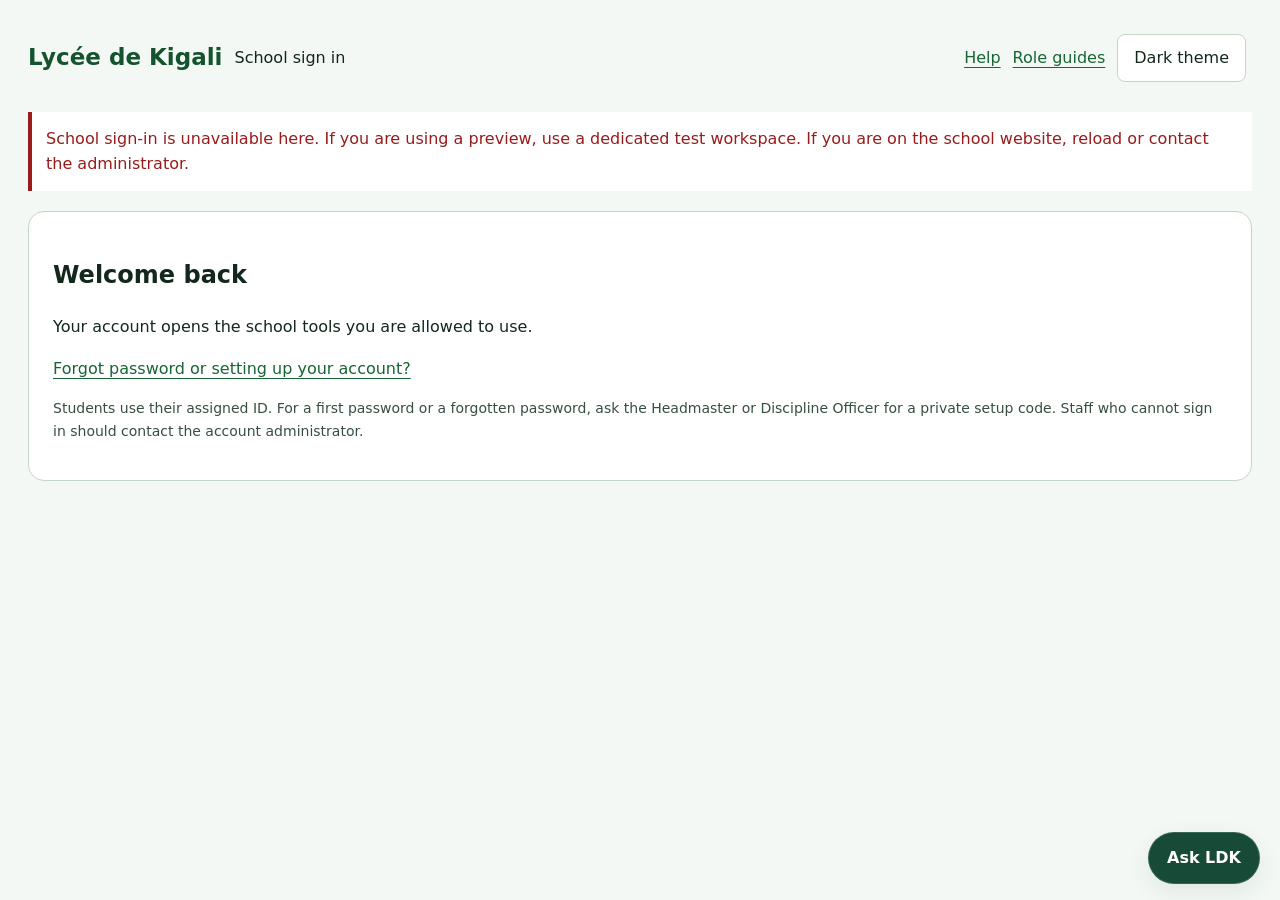
==== commit 4b5f25e9: "Make staff account management easier to find and use" ====
--- a/connected/index.html
+++ b/connected/index.html
@@ -1 +1 @@
-<!doctype html><html lang="en" data-theme="light"><head><meta charset="utf-8"><meta name="viewport" content="width=device-width,initial-scale=1,interactive-widget=resizes-content"><title>School sign in · Lycée de Kigali</title><link rel="stylesheet" href="../public.css"><link rel="stylesheet" href="attendance.css"><link rel="stylesheet" href="../chat.css"><script src="../chat-launcher.js" defer></script></head><body class="school-workspace"><a class="skip" href="#school-main">Skip to school workspace</a><main id="school-main" tabindex="-1"><header><a href="../index.html" class="workspace-brand">Lycée de Kigali</a><span id="portal-label">School sign in</span><a href="../support.html">Help</a><a href="guide.html">Role guides</a><button id="workspace-theme" type="button" aria-label="Use dark theme">Dark theme</button><button id="signout" hidden>Sign out</button></header><p id="test-workspace-banner" class="test-workspace-banner" hidden><strong>Test workspace.</strong> Use synthetic records and test accounts only.</p><p id="notice" role="status">Use your assigned school account. This workspace uses real records.</p><section id="login"><h1>Welcome back</h1><p>Your account opens the school tools you are allowed to use.</p><form id="login-form"><label>Sign in as<select id="sign-in-kind"><option value="email">Staff / administrator</option><option value="student">Student</option></select></label><label><span id="identifier-label">Staff email</span><input id="email" type="email" required autocomplete="username"></label><label>Password<input id="password" type="password" required autocomplete="current-password"></label><button class="primary">Sign in</button></form><p><a href="account.html">Forgot password or setting up your account?</a></p><p class="muted">Students use their assigned ID. For a first password or a forgotten password, ask the Headmaster or Discipline Officer for a private setup code. Staff who cannot sign in should contact the account administrator.</p></section><section id="workspace" hidden><h1 id="portal-title">School workspace</h1><p id="identity"></p><nav class="workspace-nav" aria-label="Workspace"><div class="nav-group"><h2>Daily work</h2><button id="open-today" hidden>Today</button><button id="open-attendance" hidden>Attendance</button><button id="open-my-records" hidden>My records</button></div><div class="nav-group"><h2>Learning & reports</h2><button id="open-academics" hidden>Academic results</button><button id="open-discipline" hidden>Discipline records</button><button id="open-reports" hidden>Reports</button><button id="open-letters" hidden>Class letters</button></div><div class="nav-group"><h2>School management</h2><button id="open-school" hidden>School setup & notices</button><button id="open-accounts" hidden>Staff access</button><button id="open-roster-import" hidden>Import students</button></div></nav><div class="workspace-intro" id="workspace-intro" aria-live="polite"></div><section id="today-desk" hidden></section><section id="attendance-view" hidden><h2>Attendance</h2><label>Attendance date<input id="day" type="date" required></label><div class="actions"><button id="refresh">Refresh records</button></div><section id="submit-panel" hidden><h2>Take attendance</h2><label>Class<select id="class"></select></label><label>Register type<select id="attendance-kind"><option value="main">Main daily attendance</option><option value="followup">Follow-up lesson (excluded from official totals)</option></select></label><label id="lesson-label" hidden>Lesson name<input id="lesson" maxlength="80" placeholder="e.g. Mathematics afternoon"></label><button id="load">Open class</button><form id="register"><p id="draft-status" role="status">Not submitted</p><div id="students"></div><p id="review-totals" role="status"></p><button id="submit" class="primary" hidden>Submit main attendance</button></form></section><section id="overview-panel"><h2>Class submission overview</h2><p>Missing registers are not student absences. Updates refresh every five seconds while this page is visible.</p><div id="overview"></div></section><section id="official-summary" hidden><h2>Official main attendance summary</h2><label>Class<select id="summary-class"></select></label><label>From<input id="summary-from" type="date"></label><label>To<input id="summary-to" type="date"></label><button id="load-summary">Show summary</button><div id="summary-result"></div><button id="load-followups">View follow-up registers for this class and day</button><div id="followup-list"></div><p>Late counts as attended. Excused marks are excluded from the percentage. Follow-up lessons are excluded. These are recorded marks, not unique students; unsubmitted days are unknown.</p></section><section id="details"></section></section><section id="school-desk" hidden></section><section id="student-records" hidden></section><section id="staff-accounts" hidden></section><section id="roster-import" hidden></section><section id="academics" hidden></section><section id="discipline" hidden></section><section id="reports" hidden></section><section id="class-letters" hidden></section></section></main><script src="workspace-ui.js" defer></script><script src="config.js"></script><script src="drafts.js"></script><script src="roster-state.js"></script><script src="attendance-state.js"></script><script src="today.js"></script><script src="attendance.js"></script></body></html>
+<!doctype html><html lang="en" data-theme="light"><head><meta charset="utf-8"><meta name="viewport" content="width=device-width,initial-scale=1,interactive-widget=resizes-content"><title>School sign in · Lycée de Kigali</title><link rel="stylesheet" href="../public.css"><link rel="stylesheet" href="attendance.css"><link rel="stylesheet" href="../chat.css"><script src="../chat-launcher.js" defer></script></head><body class="school-workspace"><a class="skip" href="#school-main">Skip to school workspace</a><main id="school-main" tabindex="-1"><header><a href="../index.html" class="workspace-brand">Lycée de Kigali</a><span id="portal-label">School sign in</span><a href="../support.html">Help</a><a href="guide.html">Role guides</a><button id="workspace-theme" type="button" aria-label="Use dark theme">Dark theme</button><button id="signout" hidden>Sign out</button></header><p id="test-workspace-banner" class="test-workspace-banner" hidden><strong>Test workspace.</strong> Use synthetic records and test accounts only.</p><p id="notice" role="status">Use your assigned school account. This workspace uses real records.</p><section id="login"><h1>Welcome back</h1><p>Your account opens the school tools you are allowed to use.</p><form id="login-form"><label>Sign in as<select id="sign-in-kind"><option value="email">Staff / administrator</option><option value="student">Student</option></select></label><label><span id="identifier-label">Staff email</span><input id="email" type="email" required autocomplete="username"></label><label>Password<input id="password" type="password" required autocomplete="current-password"></label><button class="primary">Sign in</button></form><p><a href="account.html">Forgot password or setting up your account?</a></p><p class="muted">Students use their assigned ID. For a first password or a forgotten password, ask the Headmaster or Discipline Officer for a private setup code. Staff who cannot sign in should contact the account administrator.</p></section><section id="workspace" hidden><h1 id="portal-title">School workspace</h1><p id="identity"></p><nav class="workspace-nav" aria-label="Workspace"><div class="nav-group"><h2>Daily work</h2><button id="open-today" hidden>Today</button><button id="open-attendance" hidden>Attendance</button><button id="open-my-records" hidden>My records</button></div><div class="nav-group"><h2>Learning & reports</h2><button id="open-academics" hidden>Academic results</button><button id="open-discipline" hidden>Discipline records</button><button id="open-reports" hidden>Reports</button><button id="open-letters" hidden>Class letters</button></div><div class="nav-group"><h2>School management</h2><button id="open-school" hidden>School setup & notices</button><button id="open-accounts" hidden>Manage staff</button><button id="open-roster-import" hidden>Import students</button></div></nav><div class="workspace-intro" id="workspace-intro" aria-live="polite"></div><section id="today-desk" hidden></section><section id="attendance-view" hidden><h2>Attendance</h2><label>Attendance date<input id="day" type="date" required></label><div class="actions"><button id="refresh">Refresh records</button></div><section id="submit-panel" hidden><h2>Take attendance</h2><label>Class<select id="class"></select></label><label>Register type<select id="attendance-kind"><option value="main">Main daily attendance</option><option value="followup">Follow-up lesson (excluded from official totals)</option></select></label><label id="lesson-label" hidden>Lesson name<input id="lesson" maxlength="80" placeholder="e.g. Mathematics afternoon"></label><button id="load">Open class</button><form id="register"><p id="draft-status" role="status">Not submitted</p><div id="students"></div><p id="review-totals" role="status"></p><button id="submit" class="primary" hidden>Submit main attendance</button></form></section><section id="overview-panel"><h2>Class submission overview</h2><p>Missing registers are not student absences. Updates refresh every five seconds while this page is visible.</p><div id="overview"></div></section><section id="official-summary" hidden><h2>Official main attendance summary</h2><label>Class<select id="summary-class"></select></label><label>From<input id="summary-from" type="date"></label><label>To<input id="summary-to" type="date"></label><button id="load-summary">Show summary</button><div id="summary-result"></div><button id="load-followups">View follow-up registers for this class and day</button><div id="followup-list"></div><p>Late counts as attended. Excused marks are excluded from the percentage. Follow-up lessons are excluded. These are recorded marks, not unique students; unsubmitted days are unknown.</p></section><section id="details"></section></section><section id="school-desk" hidden></section><section id="student-records" hidden></section><section id="staff-accounts" hidden></section><section id="roster-import" hidden></section><section id="academics" hidden></section><section id="discipline" hidden></section><section id="reports" hidden></section><section id="class-letters" hidden></section></section></main><script src="workspace-ui.js" defer></script><script src="config.js"></script><script src="drafts.js"></script><script src="roster-state.js"></script><script src="attendance-state.js"></script><script src="today.js"></script><script src="attendance.js"></script></body></html>
--- a/public.css
+++ b/public.css
@@ -151,17 +151,6 @@
 [data-theme=dark] .heritage-band{background:#10211b}
 [data-theme=dark] .institution .button.primary,[data-theme=dark] .institution #ai-fab{background:#163c2e;border-color:#47735f}
 /* Editorial photography uses the same frame across the public pages. */
-.institution .rwanda-feature {
-  display: grid;
-  grid-template-columns: minmax(0, 1fr) minmax(0, 400px);
-  align-items: center;
-  gap: clamp(28px, 6vw, 76px);
-}
-
-.rwanda-feature h2 {
-  margin-bottom: 16px;
-}
-
 .editorial-photo {
   min-width: 0;
   margin: 0;
@@ -197,56 +186,6 @@
   font-size: 15px;
 }
 
-.sports-gallery {
-  display: grid;
-  /* Match the width of each column to its photo’s aspect ratio. */
-  grid-template-columns: minmax(0, 128fr) minmax(0, 280.5fr);
-  gap: clamp(16px, 3vw, 30px);
-  max-width: 900px;
-  margin: 28px 0 36px;
-}
-
-/* A small physical tilt on the Kigali print adds depth on desktop. */
-.rwanda-photo .photo-link {
-  box-shadow: 0 14px 28px -18px rgb(0 0 0 / 45%), 0 0 0 1px var(--b);
-}
-
-@media (hover: hover) and (pointer: fine) and (prefers-reduced-motion: no-preference) {
-  .rwanda-photo {
-    perspective: 1000px;
-  }
-
-  .rwanda-photo .photo-link {
-    transition: transform 220ms ease, box-shadow 220ms ease;
-  }
-
-  .rwanda-photo .photo-link:is(:hover, :focus-visible) {
-    transform: translateZ(12px) rotateX(2deg) rotateY(-3deg);
-    box-shadow: 0 20px 35px -16px rgb(0 0 0 / 48%), 0 0 0 1px var(--b);
-  }
-}
-
-@media (max-width: 760px) {
-  .institution .rwanda-feature {
-    grid-template-columns: minmax(0, 1fr);
-  }
-
-  .rwanda-photo {
-    width: min(100%, 400px);
-  }
-}
-
-@media (max-width: 560px) {
-  .sports-gallery {
-    grid-template-columns: minmax(0, 1fr);
-    gap: 24px;
-  }
-
-  .sports-gallery .sports-action {
-    width: min(100%, 290px);
-  }
-}
-
 /* Small editorial stickers fill the date column without adding motion. */
 .news-meta{min-width:0}.news-meta .story-meta{margin:0}
 .news-sticker{display:block;width:128px;height:128px;margin-top:20px;border-radius:18px;background-image:url('assets/news-stickers.webp');background-size:300% 200%;background-repeat:no-repeat;pointer-events:none}
@@ -258,3 +197,103 @@
 .hero-art img,
 .academic-art img,
 .life-inner img{border-radius:var(--editorial-image-radius)}
+
+/* The Rwanda artwork is scoped to the Our School feature. */
+.rwanda-feature {
+  position: relative;
+  isolation: isolate;
+  overflow: hidden;
+  color: #fffaf0;
+  background: #101e19;
+}
+
+.rwanda-art {
+  position: absolute;
+  inset: 0 0 0 auto;
+  z-index: -2;
+  width: 72%;
+  height: 100%;
+  object-fit: cover;
+  object-position: center;
+}
+
+.rwanda-feature::before {
+  position: absolute;
+  z-index: -1;
+  inset: 0;
+  content: "";
+  background: linear-gradient(90deg, #101e19 9%, #101e19f7 26%, #101e19e8 44%, #101e1959 72%, #101e1929 100%);
+}
+
+.institution .rwanda-feature > .section {
+  display: grid;
+  align-content: center;
+  min-height: clamp(420px, 43vw, 575px);
+}
+
+.rwanda-feature .section-copy { max-width: 580px; }
+.rwanda-feature h2 { font-size: clamp(34px, 4.1vw, 56px); }
+.rwanda-feature .section-copy > p { max-width: 53ch; }
+.institution .rwanda-feature .eyebrow { color: #f5df9a; }
+.institution .rwanda-feature .lead { color: #fffaf0; }
+.rwanda-feature .text-link { color: #f5df9a; }
+.rwanda-feature .text-link:is(:hover, :focus-visible) { color: #fff; }
+.rwanda-feature .text-link:focus-visible { outline-color: #f5df9a; }
+.academic-detail > div > p:first-child { margin-top: 0; }
+.institution .site-menu {
+  max-height: calc(100dvh - 88px);
+  overflow-y: auto;
+  overscroll-behavior-y: contain;
+}
+
+@media (max-width: 760px) {
+  .rwanda-art {
+    width: 100%;
+    height: auto;
+    min-height: 225px;
+    max-height: 330px;
+    object-fit: cover;
+    object-position: 65% top;
+  }
+
+  .rwanda-feature::before {
+    background: linear-gradient(180deg, transparent, #101e198c 135px, #101e19 270px);
+  }
+
+  .institution .rwanda-feature > .section { padding-top: clamp(172px, 39vw, 248px); }
+}
+
+@media (forced-colors: active) {
+  .rwanda-art { display: none; }
+}
+
+/* One continuous visitor story, with the same content available on direct pages. */
+.visitor-chapter { border-top: 1px solid var(--b); }
+.institution .visitor-chapter > .page-heading { padding-block: clamp(36px, 6vw, 80px) 24px; border-bottom: 0; }
+.visitor-chapter .page-heading .eyebrow { margin-top: 0; }
+.visitor-chapter .page-heading h2 { font-size: clamp(38px, 5vw, 64px); max-width: 22ch; }
+.visitor-chapter .page-heading .lead { margin-bottom: 0; }
+
+.sports-jump { display: flex; flex-wrap: wrap; gap: 4px 20px; margin: 18px 0 24px; }
+.sports-jump a { display: inline-flex; align-items: center; min-height: 44px; font-weight: 700; }
+.sport-feature { display: grid; grid-template-columns: minmax(0, 1fr) minmax(0, 1.22fr); align-items: center; gap: clamp(22px, 6vw, 70px); padding-block: clamp(28px, 6vw, 70px); border-top: 1px solid var(--b); }
+.institution .sport-feature h3 { font-size: clamp(30px, 4vw, 48px); line-height: 1.12; margin: 0 0 12px; }
+.sport-feature .lead { margin-block: 0 14px; }
+.sport-feature-basketball { grid-template-columns: minmax(0, .85fr) minmax(0, 1.15fr); }
+.sport-feature-basketball figure { grid-column: 1; grid-row: 1; width: min(100%, 360px); margin-inline: auto; }
+.sport-feature-text { grid-template-columns: minmax(0, 660px); }
+@media (max-width: 760px) {
+  .sport-feature, .sport-feature-basketball { grid-template-columns: minmax(0, 1fr); }
+  .sport-feature-basketball figure { grid-column: auto; grid-row: auto; margin-inline: 0; }
+}
+
+/* Each effect is a separate layer. The original illustration never moves. */
+.hero-art { position: relative; }
+.branch-wind { position: absolute; inset: 0 auto auto 0; width: 30%; height: auto; pointer-events: none; border-top-left-radius: var(--editorial-image-radius); }
+.book-toggle { display: block; width: 100%; padding: 0; border: 0; background: transparent; color: var(--a2); text-align: left; }
+.book-stage { display: block; position: relative; }
+.book-stage img { display: block; }
+.book-leaf { position: absolute; inset: 0; width: 100%; height: 100%; opacity: 0; pointer-events: none; }
+.book-toggle-label { display: inline-flex; align-items: center; min-height: 44px; padding-inline: 4px; text-decoration: underline; text-underline-offset: 4px; font-size: 14px; font-weight: 700; }
+.book-turn-status { position: absolute; width: 1px; height: 1px; overflow: hidden; clip-path: inset(50%); white-space: nowrap; }
+.book-turned::after { content: ''; position: absolute; inset: 0; clip-path: polygon(40% 46%, 50% 37%, 62% 39%, 83% 57%, 68% 55%, 56% 68%); background: #fff8d935; pointer-events: none; }
--- a/connected/attendance.css
+++ b/connected/attendance.css
@@ -70,3 +70,56 @@
 @media(min-width:1000px){.school-form form{display:grid;grid-template-columns:1fr 1fr;gap:0 24px}.school-form form>button{grid-column:1/-1;justify-self:start}.school-form label:has(textarea){grid-column:1/-1}}
 @media(max-width:800px){.school-workspace main{padding:16px}#workspace{display:block}.workspace-nav{position:static;max-height:none;display:grid;grid-template-columns:repeat(auto-fit,minmax(170px,1fr));gap:18px;padding:16px}.workspace-nav button{width:100%;font-size:14px}#workspace>section{padding:20px}.workspace-intro{padding-top:24px}}
 @media(prefers-reduced-motion:no-preference){.theme-ready .school-workspace section,.theme-ready .school-workspace input,.theme-ready .school-workspace button,.theme-ready .school-workspace nav{transition:background-color 280ms ease,color 280ms ease,border-color 280ms ease}}
+
+/* The admin hub groups existing, permission-controlled tools into board columns. */
+.tool-card-description { display: none; }
+#workspace[data-layout="board"] { display: block; }
+[data-layout="board"] .workspace-nav {
+  position: static;
+  display: grid;
+  grid-template-columns: repeat(auto-fit, minmax(min(100%, 220px), 1fr));
+  align-items: start;
+  gap: 14px;
+  max-height: none;
+  padding: 0;
+  overflow: visible;
+  border: 0;
+}
+[data-layout="board"] .nav-group {
+  align-content: start;
+  padding: 12px;
+  background: var(--s2);
+  border: 1px solid var(--b);
+  border-radius: 12px;
+}
+[data-layout="board"] .nav-group h2 { padding: 2px 4px; }
+[data-layout="board"] .workspace-nav button { min-height: 44px; border-radius: 8px; }
+[data-layout="board"] .workspace-nav button[aria-current="page"] { background: var(--s1); color: var(--t); box-shadow: inset 3px 0 var(--a2); font-weight: 750; }
+@media (min-width: 801px) {
+  [data-layout="board"] .tool-card-description { display: block; margin-top: 3px; color: var(--t2); font-size: 12px; font-weight: 400; line-height: 1.4; }
+}
+
+.staff-toolbar {
+  display: grid;
+  grid-template-columns: minmax(0, 1.4fr) minmax(0, 1fr) auto;
+  align-items: end;
+  gap: 12px;
+  margin-block: 14px 22px;
+}
+.school-workspace .staff-toolbar label { margin: 0; }
+.staff-toolbar button { margin: 0; min-height: 44px; }
+.staff-directory-card { padding-block: 18px; }
+.staff-directory-card h3 { margin-top: 0; }
+.staff-role-editor { margin-block: 12px; }
+.staff-invite-panel { margin-block: 16px; }
+.staff-role-editor summary, .staff-invite-panel summary {
+  min-height: 44px;
+  align-content: center;
+  cursor: pointer;
+  font-weight: 700;
+  color: var(--a2);
+}
+@media (max-width: 600px) {
+  .staff-toolbar { grid-template-columns: minmax(0, 1fr); gap: 10px; }
+  .staff-toolbar button { justify-self: start; }
+}
